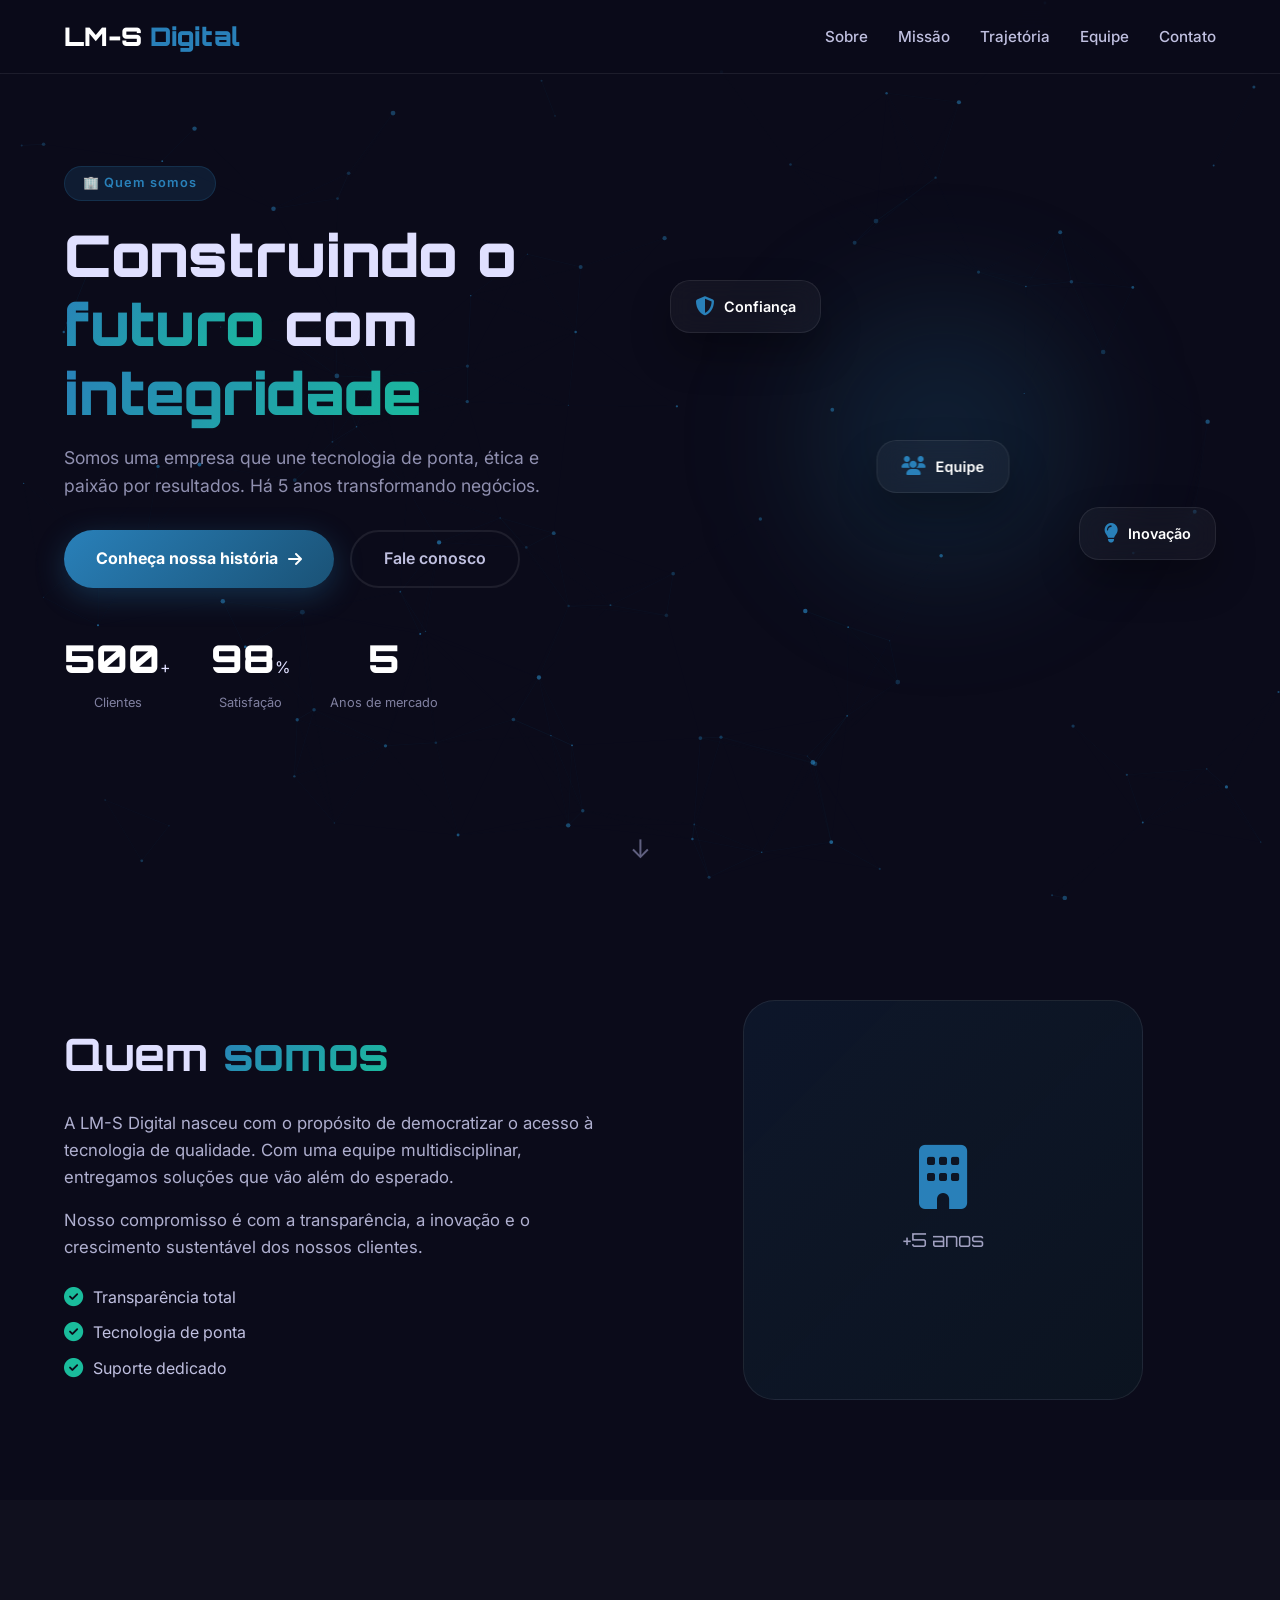
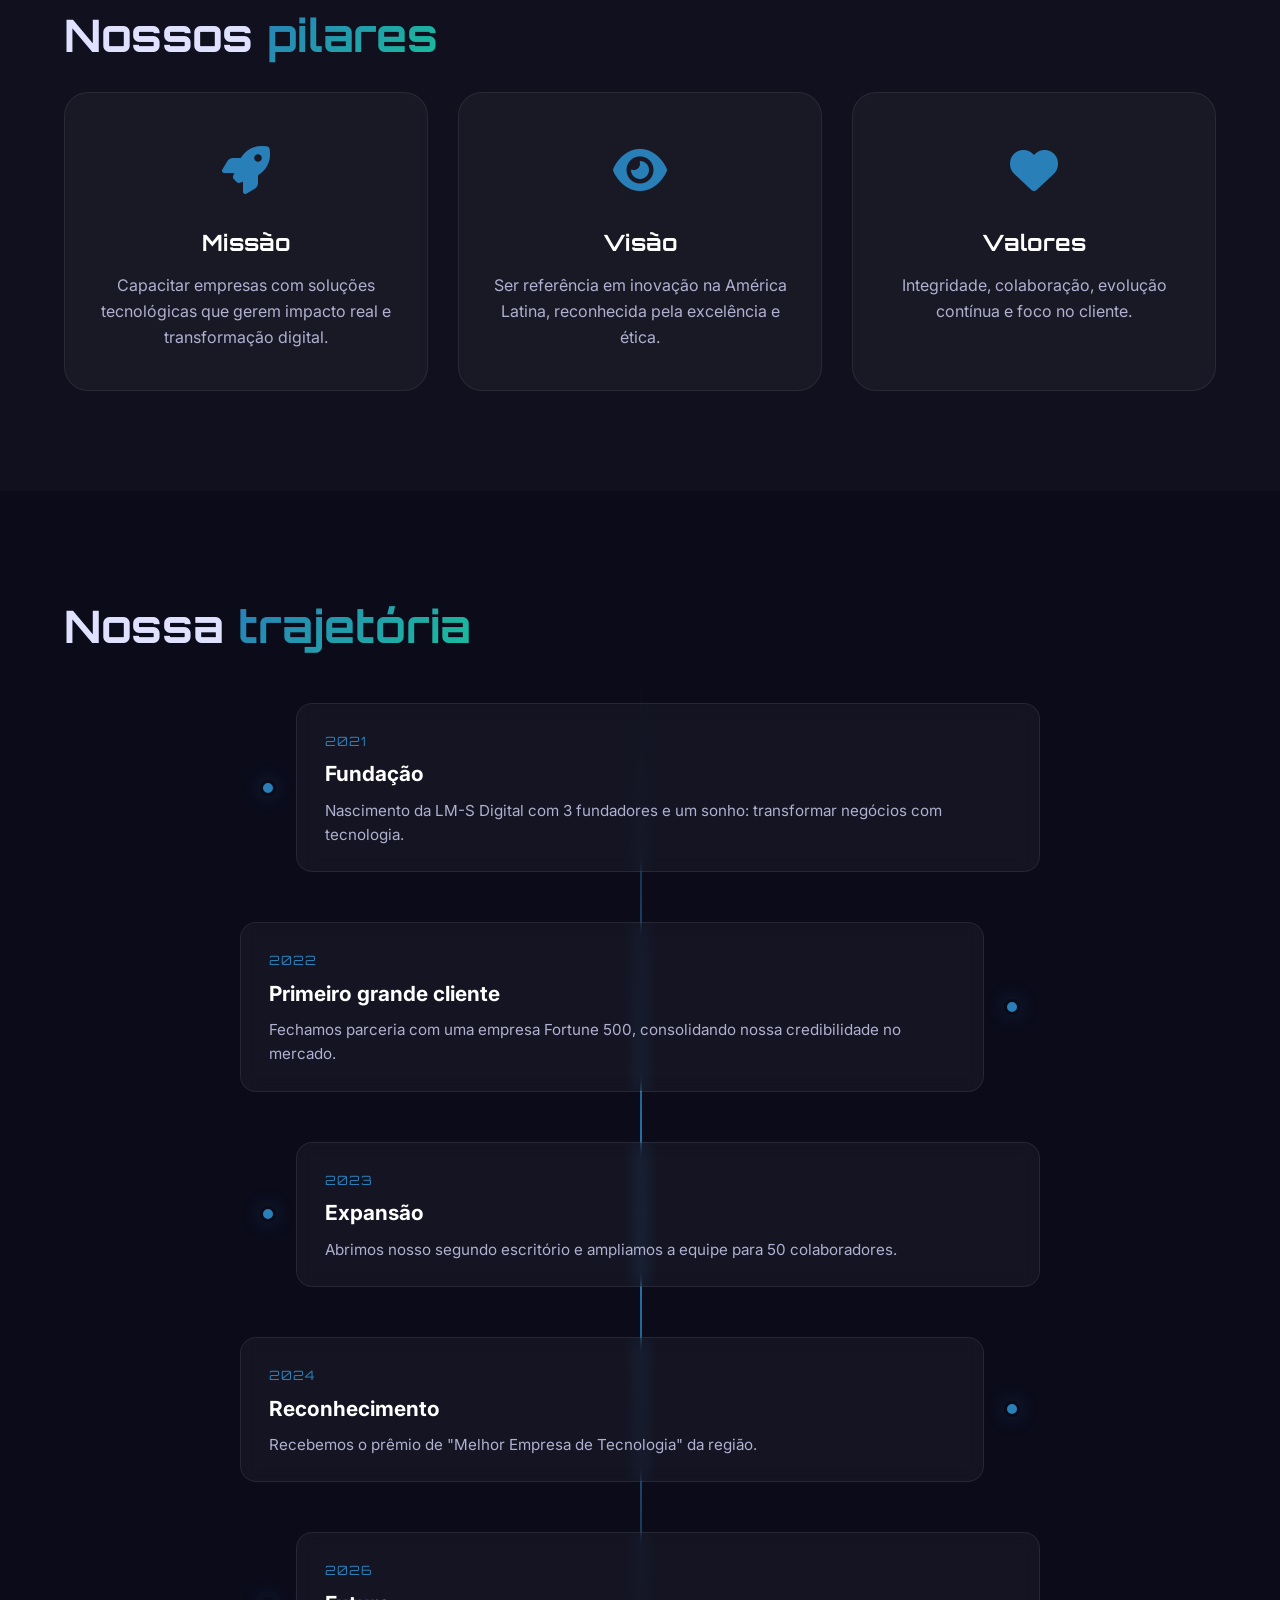
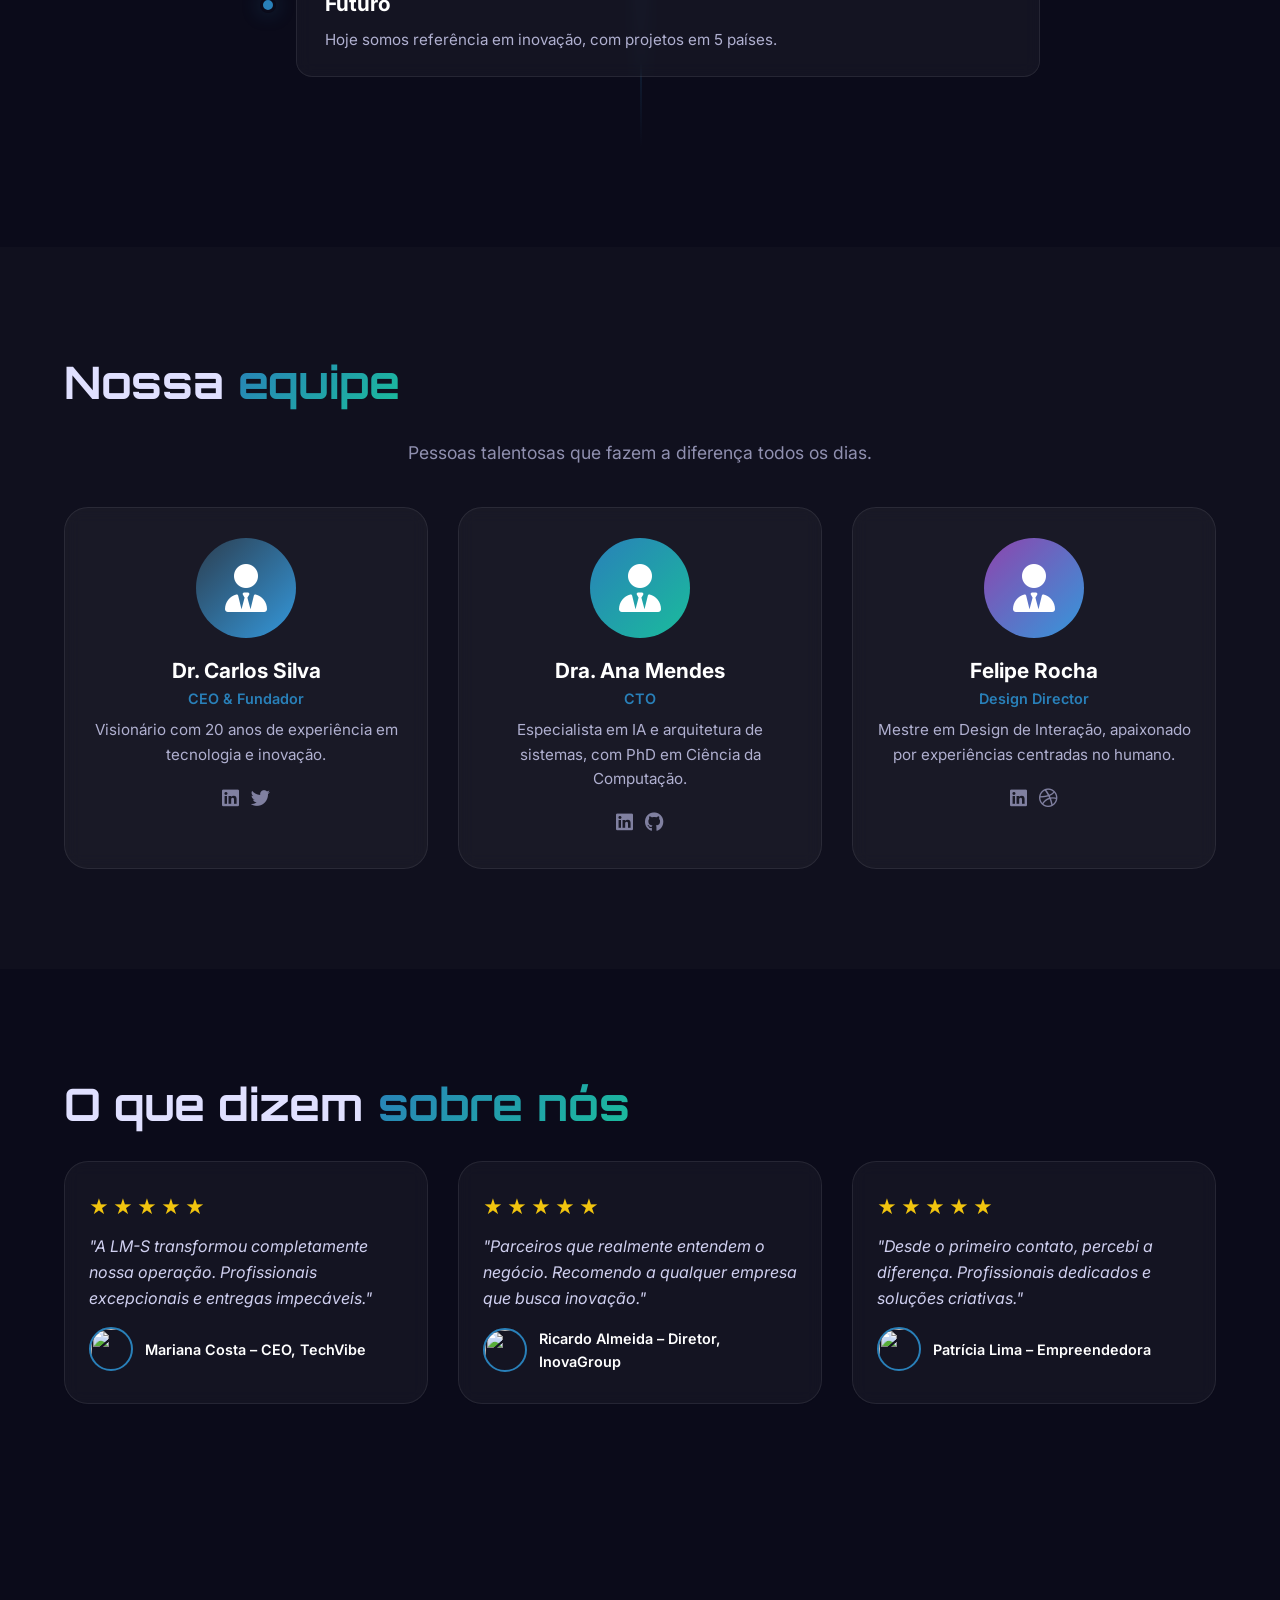
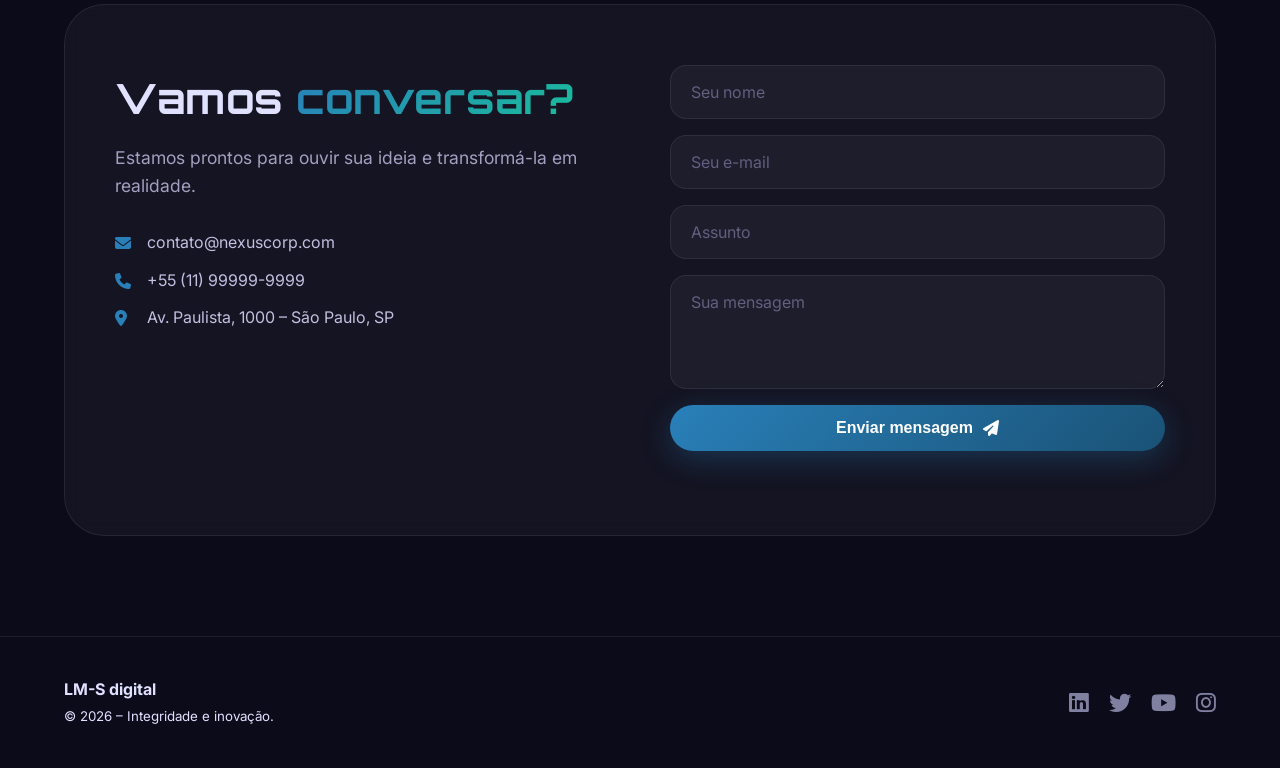
==== pages/institucional/index.html @ a948b9ca "versão 01 completa" ====
<!DOCTYPE html>
<html lang="pt-BR">
<head>
  <meta charset="UTF-8" />
  <meta name="viewport" content="width=device-width, initial-scale=1.0" />
  <title>Institucional | LM-S Digital</title>
  <link rel="stylesheet" href="style.css" />
  <link href="https://fonts.googleapis.com/css2?family=Orbitron:wght@400;700;900&family=Inter:wght@300;400;600;700;800&display=swap" rel="stylesheet" />
  <link rel="stylesheet" href="https://cdnjs.cloudflare.com/ajax/libs/font-awesome/6.5.0/css/all.min.css" />
</head>
<body>

  <!-- NAVBAR -->
  <nav class="navbar" id="navbar">
    <div class="container">
      <a href="../../index.html" class="logo">LM-S <span>Digital</span></a>
      <ul class="nav-links">
        <li><a href="#sobre">Sobre</a></li>
        <li><a href="#missao">Missão</a></li>
        <li><a href="#timeline">Trajetória</a></li>
        <li><a href="#equipe">Equipe</a></li>
        <li><a href="#contato">Contato</a></li>
      </ul>
      <div class="hamburger"><i class="fas fa-bars"></i></div>
    </div>
  </nav>

  <!-- HERO -->
  <section class="hero" id="hero">
    <div id="particles-js"></div>
    <div class="container hero-content">
      <div class="hero-text">
        <span class="badge">🏢 Quem somos</span>
        <h1>Construindo o <span>futuro</span> com <span>integridade</span></h1>
        <p class="hero-desc">Somos uma empresa que une tecnologia de ponta, ética e paixão por resultados. Há 5 anos transformando negócios.</p>
        <div class="hero-buttons">
          <a href="#missao" class="btn-primary">Conheça nossa história <i class="fas fa-arrow-right"></i></a>
          <a href="#contato" class="btn-outline">Fale conosco</a>
        </div>
        <div class="hero-stats">
          <div><span class="counter" data-target="500">0</span>+<br/><small>Clientes</small></div>
          <div><span class="counter" data-target="98">0</span>%<br/><small>Satisfação</small></div>
          <div><span class="counter" data-target="5">0</span><br/><small>Anos de mercado</small></div>
        </div>
      </div>
      <div class="hero-visual">
        <div class="orb"></div>
        <div class="floating-card card1"><i class="fas fa-shield-alt"></i> Confiança</div>
        <div class="floating-card card2"><i class="fas fa-lightbulb"></i> Inovação</div>
        <div class="floating-card card3"><i class="fas fa-users"></i> Equipe</div>
      </div>
    </div>
    <div class="scroll-indicator"><span>↓</span></div>
  </section>

  <!-- SOBRE -->
  <section id="sobre" class="sobre">
    <div class="container">
      <div class="sobre-grid">
        <div class="sobre-texto">
          <h2 class="section-title">Quem <span>somos</span></h2>
          <p>A LM-S Digital nasceu com o propósito de democratizar o acesso à tecnologia de qualidade. Com uma equipe multidisciplinar, entregamos soluções que vão além do esperado.</p>
          <p>Nosso compromisso é com a transparência, a inovação e o crescimento sustentável dos nossos clientes.</p>
          <div class="sobre-diferenciais">
            <div><i class="fas fa-check-circle"></i> Transparência total</div>
            <div><i class="fas fa-check-circle"></i> Tecnologia de ponta</div>
            <div><i class="fas fa-check-circle"></i> Suporte dedicado</div>
          </div>
        </div>
        <div class="sobre-imagem">
          <div class="img-placeholder">
            <i class="fas fa-building"></i>
            <span>+5 anos</span>
          </div>
        </div>
      </div>
    </div>
  </section>

  <!-- MISSÃO, VISÃO, VALORES -->
  <section id="missao" class="missao">
    <div class="container">
      <h2 class="section-title">Nossos <span>pilares</span></h2>
      <div class="missao-grid">
        <div class="missao-card">
          <div class="icon"><i class="fas fa-rocket"></i></div>
          <h3>Missão</h3>
          <p>Capacitar empresas com soluções tecnológicas que gerem impacto real e transformação digital.</p>
        </div>
        <div class="missao-card">
          <div class="icon"><i class="fas fa-eye"></i></div>
          <h3>Visão</h3>
          <p>Ser referência em inovação na América Latina, reconhecida pela excelência e ética.</p>
        </div>
        <div class="missao-card">
          <div class="icon"><i class="fas fa-heart"></i></div>
          <h3>Valores</h3>
          <p>Integridade, colaboração, evolução contínua e foco no cliente.</p>
        </div>
      </div>
    </div>
  </section>

  <!-- TIMELINE -->
  <section id="timeline" class="timeline">
    <div class="container">
      <h2 class="section-title">Nossa <span>trajetória</span></h2>
      <div class="timeline-wrapper">
        <div class="timeline-item" data-anime="left">
          <div class="timeline-dot"></div>
          <div class="timeline-content">
            <span class="timeline-date">2021</span>
            <h3>Fundação</h3>
            <p>Nascimento da LM-S Digital com 3 fundadores e um sonho: transformar negócios com tecnologia.</p>
          </div>
        </div>
        <div class="timeline-item" data-anime="right">
          <div class="timeline-dot"></div>
          <div class="timeline-content">
            <span class="timeline-date">2022</span>
            <h3>Primeiro grande cliente</h3>
            <p>Fechamos parceria com uma empresa Fortune 500, consolidando nossa credibilidade no mercado.</p>
          </div>
        </div>
        <div class="timeline-item" data-anime="left">
          <div class="timeline-dot"></div>
          <div class="timeline-content">
            <span class="timeline-date">2023</span>
            <h3>Expansão</h3>
            <p>Abrimos nosso segundo escritório e ampliamos a equipe para 50 colaboradores.</p>
          </div>
        </div>
        <div class="timeline-item" data-anime="right">
          <div class="timeline-dot"></div>
          <div class="timeline-content">
            <span class="timeline-date">2024</span>
            <h3>Reconhecimento</h3>
            <p>Recebemos o prêmio de "Melhor Empresa de Tecnologia" da região.</p>
          </div>
        </div>
        <div class="timeline-item" data-anime="left">
          <div class="timeline-dot"></div>
          <div class="timeline-content">
            <span class="timeline-date">2026</span>
            <h3>Futuro</h3>
            <p>Hoje somos referência em inovação, com projetos em 5 países.</p>
          </div>
        </div>
      </div>
    </div>
  </section>

  <!-- EQUIPE -->
  <section id="equipe" class="equipe">
    <div class="container">
      <h2 class="section-title">Nossa <span>equipe</span></h2>
      <p class="section-sub">Pessoas talentosas que fazem a diferença todos os dias.</p>
      <div class="equipe-grid">
        <div class="equipe-card">
          <div class="equipe-img" style="background: linear-gradient(135deg, #2c3e50, #3498db);">
            <i class="fas fa-user-tie"></i>
          </div>
          <h3>Dr. Carlos Silva</h3>
          <span>CEO & Fundador</span>
          <p>Visionário com 20 anos de experiência em tecnologia e inovação.</p>
          <div class="equipe-social">
            <a href="#"><i class="fab fa-linkedin"></i></a>
            <a href="#"><i class="fab fa-twitter"></i></a>
          </div>
        </div>
        <div class="equipe-card">
          <div class="equipe-img" style="background: linear-gradient(135deg, #2980b9, #1abc9c);">
            <i class="fas fa-user-tie"></i>
          </div>
          <h3>Dra. Ana Mendes</h3>
          <span>CTO</span>
          <p>Especialista em IA e arquitetura de sistemas, com PhD em Ciência da Computação.</p>
          <div class="equipe-social">
            <a href="#"><i class="fab fa-linkedin"></i></a>
            <a href="#"><i class="fab fa-github"></i></a>
          </div>
        </div>
        <div class="equipe-card">
          <div class="equipe-img" style="background: linear-gradient(135deg, #8e44ad, #3498db);">
            <i class="fas fa-user-tie"></i>
          </div>
          <h3>Felipe Rocha</h3>
          <span>Design Director</span>
          <p>Mestre em Design de Interação, apaixonado por experiências centradas no humano.</p>
          <div class="equipe-social">
            <a href="#"><i class="fab fa-linkedin"></i></a>
            <a href="#"><i class="fab fa-dribbble"></i></a>
          </div>
        </div>
      </div>
    </div>
  </section>

  <!-- DEPOIMENTOS -->
  <section class="depoimentos">
    <div class="container">
      <h2 class="section-title">O que dizem <span>sobre nós</span></h2>
      <div class="depoimentos-grid">
        <div class="depoimento-card">
          <div class="stars">★★★★★</div>
          <p>"A LM-S transformou completamente nossa operação. Profissionais excepcionais e entregas impecáveis."</p>
          <div class="author"><img src="https://i.pravatar.cc/60?img=5" alt=""/> <span>Mariana Costa – CEO, TechVibe</span></div>
        </div>
        <div class="depoimento-card">
          <div class="stars">★★★★★</div>
          <p>"Parceiros que realmente entendem o negócio. Recomendo a qualquer empresa que busca inovação."</p>
          <div class="author"><img src="https://i.pravatar.cc/60?img=7" alt=""/> <span>Ricardo Almeida – Diretor, InovaGroup</span></div>
        </div>
        <div class="depoimento-card">
          <div class="stars">★★★★★</div>
          <p>"Desde o primeiro contato, percebi a diferença. Profissionais dedicados e soluções criativas."</p>
          <div class="author"><img src="https://i.pravatar.cc/60?img=9" alt=""/> <span>Patrícia Lima – Empreendedora</span></div>
        </div>
      </div>
    </div>
  </section>

  <!-- CONTATO -->
  <section id="contato" class="contato">
    <div class="container">
      <div class="contato-wrapper">
        <div class="contato-text">
          <h2>Vamos <span>conversar?</span></h2>
          <p>Estamos prontos para ouvir sua ideia e transformá-la em realidade.</p>
          <div class="contato-info">
            <div><i class="fas fa-envelope"></i> contato@nexuscorp.com</div>
            <div><i class="fas fa-phone"></i> +55 (11) 99999-9999</div>
            <div><i class="fas fa-map-marker-alt"></i> Av. Paulista, 1000 – São Paulo, SP</div>
          </div>
        </div>
        <form id="contatoForm" class="contato-form">
          <input type="text" placeholder="Seu nome" id="nomeContato" required />
          <input type="email" placeholder="Seu e-mail" id="emailContato" required />
          <input type="text" placeholder="Assunto" id="assuntoContato" required />
          <textarea placeholder="Sua mensagem" id="mensagemContato" rows="4" required></textarea>
          <button type="submit" class="btn-primary">Enviar mensagem <i class="fas fa-paper-plane"></i></button>
          <div class="form-message" id="formMessageContato"></div>
        </form>
      </div>
    </div>
  </section>

  <!-- FOOTER -->
  <footer>
    <div class="container">
      <div class="footer-grid">
        <div><strong>LM-S digital</strong><br/><small>© 2026 – Integridade e inovação.</small></div>
        <div>
          <a href="#"><i class="fab fa-linkedin"></i></a>
          <a href="#"><i class="fab fa-twitter"></i></a>
          <a href="#"><i class="fab fa-youtube"></i></a>
          <a href="#"><i class="fab fa-instagram"></i></a>
        </div>
      </div>
    </div>
  </footer>

  <script src="script.js"></script>
</body>
</html>
---- pages/institucional/style.css ----
/* ========== RESET ========== */
* {
  margin: 0;
  padding: 0;
  box-sizing: border-box;
}

:root {
  --primary: #2980b9;
  --primary-dark: #1a5276;
  --secondary: #2c3e50;
  --accent: #1abc9c;
  --dark: #0b0b1a;
  --glass: rgba(255, 255, 255, 0.04);
  --border-glass: rgba(255, 255, 255, 0.08);
  --text: #e0e0ff;
}

html {
  scroll-behavior: smooth;
}

body {
  font-family: 'Inter', sans-serif;
  background: var(--dark);
  color: var(--text);
  line-height: 1.6;
  overflow-x: hidden;
}

.container {
  max-width: 1200px;
  margin: 0 auto;
  padding: 0 24px;
}

section {
  padding: 100px 0;
  position: relative;
}

/* ========== NAVBAR ========== */
.navbar {
  position: fixed;
  top: 0;
  left: 0;
  width: 100%;
  background: rgba(11, 11, 26, 0.7);
  backdrop-filter: blur(16px);
  border-bottom: 1px solid var(--border-glass);
  z-index: 999;
  padding: 16px 0;
  transition: 0.3s;
}

.navbar.scrolled {
  background: rgba(11, 11, 26, 0.95);
  box-shadow: 0 10px 40px rgba(0,0,0,0.5);
}

.navbar .container {
  display: flex;
  justify-content: space-between;
  align-items: center;
}

.logo {
  font-family: 'Orbitron', sans-serif;
  font-size: 1.6rem;
  font-weight: 900;
  color: #fff;
  text-decoration: none;
}

.logo span {
  color: var(--primary);
}

.nav-links {
  list-style: none;
  display: flex;
  align-items: center;
  gap: 30px;
}

.nav-links a {
  color: #c0c0e0;
  text-decoration: none;
  font-weight: 500;
  font-size: 0.95rem;
  transition: 0.3s;
  position: relative;
}

.nav-links a::after {
  content: '';
  position: absolute;
  bottom: -4px;
  left: 0;
  width: 0;
  height: 2px;
  background: var(--primary);
  transition: 0.3s;
}

.nav-links a:hover {
  color: #fff;
}

.nav-links a:hover::after {
  width: 100%;
}

.hamburger {
  display: none;
  font-size: 1.8rem;
  color: #fff;
  cursor: pointer;
}

/* ========== HERO ========== */
.hero {
  min-height: 100vh;
  display: flex;
  align-items: center;
  position: relative;
  overflow: hidden;
  padding-top: 80px;
}

#particles-js {
  position: absolute;
  top: 0;
  left: 0;
  width: 100%;
  height: 100%;
  z-index: 0;
}

.hero-content {
  position: relative;
  z-index: 1;
  display: grid;
  grid-template-columns: 1fr 1fr;
  gap: 60px;
  align-items: center;
}

.hero-text .badge {
  display: inline-block;
  background: rgba(41, 128, 185, 0.15);
  padding: 6px 18px;
  border-radius: 50px;
  font-size: 0.8rem;
  font-weight: 600;
  color: var(--primary);
  border: 1px solid rgba(41, 128, 185, 0.2);
  margin-bottom: 20px;
  letter-spacing: 1px;
}

.hero h1 {
  font-family: 'Orbitron', sans-serif;
  font-size: 3.6rem;
  font-weight: 900;
  line-height: 1.2;
  margin-bottom: 16px;
}

.hero h1 span {
  background: linear-gradient(135deg, var(--primary), var(--accent));
  -webkit-background-clip: text;
  -webkit-text-fill-color: transparent;
}

.hero-desc {
  font-size: 1.1rem;
  color: #9090b0;
  max-width: 500px;
  margin-bottom: 30px;
}

.hero-buttons {
  display: flex;
  gap: 16px;
  flex-wrap: wrap;
  margin-bottom: 40px;
}

.btn-primary {
  display: inline-flex;
  align-items: center;
  gap: 10px;
  background: linear-gradient(135deg, var(--primary), var(--primary-dark));
  padding: 14px 32px;
  border-radius: 50px;
  color: #fff;
  font-weight: 700;
  text-decoration: none;
  transition: 0.3s;
  border: none;
  font-size: 1rem;
  cursor: pointer;
  box-shadow: 0 8px 30px rgba(41, 128, 185, 0.3);
}

.btn-primary:hover {
  transform: translateY(-3px);
  box-shadow: 0 12px 40px rgba(41, 128, 185, 0.5);
}

.btn-outline {
  display: inline-flex;
  align-items: center;
  gap: 8px;
  padding: 14px 32px;
  border-radius: 50px;
  border: 2px solid var(--border-glass);
  color: #c0c0e0;
  text-decoration: none;
  font-weight: 600;
  transition: 0.3s;
}

.btn-outline:hover {
  border-color: var(--primary);
  color: #fff;
  background: rgba(41, 128, 185, 0.05);
}

.hero-stats {
  display: flex;
  gap: 40px;
}

.hero-stats div {
  text-align: center;
}

.hero-stats span {
  font-family: 'Orbitron', sans-serif;
  font-size: 2.4rem;
  font-weight: 900;
  color: #fff;
}

.hero-stats small {
  font-size: 0.8rem;
  color: #8080a0;
  display: block;
  margin-top: 4px;
}

.hero-visual {
  position: relative;
  height: 400px;
  display: flex;
  align-items: center;
  justify-content: center;
}

.orb {
  width: 300px;
  height: 300px;
  border-radius: 50%;
  background: radial-gradient(circle, rgba(41, 128, 185, 0.2), rgba(26, 188, 156, 0.05));
  filter: blur(60px);
  animation: pulseOrb 6s ease-in-out infinite alternate;
}

@keyframes pulseOrb {
  0% { transform: scale(0.8); opacity: 0.6; }
  100% { transform: scale(1.2); opacity: 1; }
}

.floating-card {
  position: absolute;
  background: rgba(255, 255, 255, 0.04);
  backdrop-filter: blur(12px);
  border: 1px solid var(--border-glass);
  padding: 14px 24px;
  border-radius: 20px;
  font-weight: 600;
  font-size: 0.9rem;
  color: #fff;
  display: flex;
  align-items: center;
  gap: 10px;
  animation: float 6s ease-in-out infinite;
  box-shadow: 0 20px 40px rgba(0,0,0,0.3);
}

.floating-card i {
  color: var(--primary);
  font-size: 1.2rem;
}

.card1 { top: 10%; left: 0; animation-delay: 0s; }
.card2 { bottom: 20%; right: 0; animation-delay: 1.5s; }
.card3 { top: 50%; left: 50%; transform: translateX(-50%); animation-delay: 3s; }

@keyframes float {
  0%, 100% { transform: translateY(0px); }
  50% { transform: translateY(-20px); }
}

.scroll-indicator {
  position: absolute;
  bottom: 30px;
  left: 50%;
  transform: translateX(-50%);
  color: #606080;
  font-size: 1.6rem;
  animation: bounceDown 2s infinite;
  z-index: 2;
}

@keyframes bounceDown {
  0%, 100% { transform: translateX(-50%) translateY(0); }
  50% { transform: translateX(-50%) translateY(10px); }
}

/* ========== SOBRE ========== */
.sobre-grid {
  display: grid;
  grid-template-columns: 1fr 1fr;
  gap: 60px;
  align-items: center;
}

.section-title {
  font-family: 'Orbitron', sans-serif;
  font-size: 2.8rem;
  margin-bottom: 20px;
}

.section-title span {
  background: linear-gradient(135deg, var(--primary), var(--accent));
  -webkit-background-clip: text;
  -webkit-text-fill-color: transparent;
}

.sobre-texto p {
  color: #b0b0d0;
  font-size: 1.05rem;
  margin-bottom: 16px;
}

.sobre-diferenciais {
  margin-top: 24px;
  display: flex;
  flex-direction: column;
  gap: 10px;
}

.sobre-diferenciais div {
  display: flex;
  align-items: center;
  gap: 10px;
  color: #c0c0e0;
}

.sobre-diferenciais i {
  color: var(--accent);
  font-size: 1.2rem;
}

.sobre-imagem {
  display: flex;
  justify-content: center;
  align-items: center;
}

.img-placeholder {
  width: 100%;
  max-width: 400px;
  aspect-ratio: 1;
  background: linear-gradient(135deg, rgba(41, 128, 185, 0.1), rgba(26, 188, 156, 0.05));
  border: 1px solid var(--border-glass);
  border-radius: 32px;
  display: flex;
  flex-direction: column;
  align-items: center;
  justify-content: center;
  font-size: 4rem;
  color: var(--primary);
  gap: 16px;
}

.img-placeholder span {
  font-family: 'Orbitron', sans-serif;
  font-size: 1.2rem;
  color: #a0a0c0;
}

/* ========== MISSÃO ========== */
.missao {
  background: rgba(255,255,255,0.02);
}

.missao-grid {
  display: grid;
  grid-template-columns: repeat(auto-fit, minmax(260px, 1fr));
  gap: 30px;
  margin-top: 20px;
}

.missao-card {
  background: var(--glass);
  backdrop-filter: blur(8px);
  border: 1px solid var(--border-glass);
  border-radius: 24px;
  padding: 40px 30px;
  text-align: center;
  transition: 0.4s cubic-bezier(0.175, 0.885, 0.32, 1.275);
}

.missao-card:hover {
  transform: translateY(-10px);
  border-color: var(--primary);
  box-shadow: 0 20px 60px rgba(41, 128, 185, 0.05);
}

.missao-card .icon {
  font-size: 3rem;
  color: var(--primary);
  margin-bottom: 16px;
}

.missao-card h3 {
  font-family: 'Orbitron', sans-serif;
  font-size: 1.4rem;
  color: #fff;
  margin-bottom: 12px;
}

.missao-card p {
  color: #b0b0d0;
}

/* ========== TIMELINE ========== */
.timeline-wrapper {
  position: relative;
  padding: 20px 0;
  max-width: 800px;
  margin: 0 auto;
}

.timeline-wrapper::before {
  content: '';
  position: absolute;
  left: 50%;
  top: 0;
  bottom: 0;
  width: 2px;
  background: linear-gradient(to bottom, transparent, var(--primary), transparent);
}

.timeline-item {
  display: flex;
  align-items: center;
  margin-bottom: 50px;
  opacity: 0;
  transform: translateX(-30px);
  transition: 0.6s ease;
}

.timeline-item.visible {
  opacity: 1;
  transform: translateX(0);
}

.timeline-item[data-anime="right"] {
  transform: translateX(30px);
}

.timeline-item[data-anime="right"].visible {
  transform: translateX(0);
}

.timeline-item:nth-child(odd) {
  flex-direction: row;
}

.timeline-item:nth-child(even) {
  flex-direction: row-reverse;
}

.timeline-dot {
  width: 16px;
  height: 16px;
  border-radius: 50%;
  background: var(--primary);
  border: 3px solid var(--dark);
  box-shadow: 0 0 20px rgba(41, 128, 185, 0.3);
  flex-shrink: 0;
  margin: 0 20px;
  z-index: 2;
}

.timeline-content {
  background: var(--glass);
  backdrop-filter: blur(8px);
  border: 1px solid var(--border-glass);
  border-radius: 16px;
  padding: 24px 28px;
  flex: 1;
  transition: 0.3s;
}

.timeline-content:hover {
  border-color: var(--primary);
}

.timeline-date {
  font-family: 'Orbitron', sans-serif;
  font-size: 0.8rem;
  color: var(--primary);
  letter-spacing: 1px;
}

.timeline-content h3 {
  font-size: 1.3rem;
  color: #fff;
  margin: 4px 0 8px;
}

.timeline-content p {
  color: #b0b0d0;
  font-size: 0.95rem;
}

/* ========== EQUIPE ========== */
.equipe {
  background: rgba(255,255,255,0.02);
}

.section-sub {
  text-align: center;
  color: #9090b0;
  font-size: 1.1rem;
  margin-bottom: 40px;
}

.equipe-grid {
  display: grid;
  grid-template-columns: repeat(auto-fit, minmax(260px, 1fr));
  gap: 30px;
}

.equipe-card {
  background: var(--glass);
  backdrop-filter: blur(8px);
  border: 1px solid var(--border-glass);
  border-radius: 24px;
  padding: 30px 24px;
  text-align: center;
  transition: 0.4s cubic-bezier(0.175, 0.885, 0.32, 1.275);
}

.equipe-card:hover {
  transform: translateY(-8px);
  border-color: var(--primary);
  box-shadow: 0 20px 60px rgba(41, 128, 185, 0.05);
}

.equipe-img {
  width: 100px;
  height: 100px;
  border-radius: 50%;
  margin: 0 auto 16px;
  display: flex;
  align-items: center;
  justify-content: center;
  font-size: 3rem;
  color: #fff;
}

.equipe-card h3 {
  font-size: 1.3rem;
  color: #fff;
}

.equipe-card span {
  display: block;
  color: var(--primary);
  font-weight: 600;
  font-size: 0.9rem;
  margin-bottom: 8px;
}

.equipe-card p {
  color: #b0b0d0;
  font-size: 0.95rem;
  margin-bottom: 16px;
}

.equipe-social {
  display: flex;
  justify-content: center;
  gap: 12px;
}

.equipe-social a {
  color: #8080a0;
  font-size: 1.2rem;
  transition: 0.3s;
}

.equipe-social a:hover {
  color: var(--primary);
}

/* ========== DEPOIMENTOS ========== */
.depoimentos-grid {
  display: grid;
  grid-template-columns: repeat(auto-fit, minmax(280px, 1fr));
  gap: 30px;
}

.depoimento-card {
  background: var(--glass);
  backdrop-filter: blur(8px);
  border: 1px solid var(--border-glass);
  border-radius: 24px;
  padding: 30px 24px;
  transition: 0.3s;
}

.depoimento-card:hover {
  border-color: var(--primary);
}

.depoimento-card .stars {
  color: #f1c40f;
  font-size: 1.2rem;
  letter-spacing: 4px;
  margin-bottom: 12px;
}

.depoimento-card p {
  color: #d0d0f0;
  font-style: italic;
  margin-bottom: 16px;
}

.depoimento-card .author {
  display: flex;
  align-items: center;
  gap: 12px;
}

.depoimento-card .author img {
  width: 44px;
  height: 44px;
  border-radius: 50%;
  object-fit: cover;
  border: 2px solid var(--primary);
}

.depoimento-card .author span {
  font-weight: 600;
  color: #fff;
  font-size: 0.9rem;
}

/* ========== CONTATO ========== */
.contato-wrapper {
  display: grid;
  grid-template-columns: 1fr 1fr;
  gap: 60px;
  background: var(--glass);
  backdrop-filter: blur(8px);
  border: 1px solid var(--border-glass);
  border-radius: 40px;
  padding: 60px 50px;
}

.contato-text h2 {
  font-family: 'Orbitron', sans-serif;
  font-size: 2.6rem;
  margin-bottom: 12px;
}

.contato-text h2 span {
  background: linear-gradient(135deg, var(--primary), var(--accent));
  -webkit-background-clip: text;
  -webkit-text-fill-color: transparent;
}

.contato-text p {
  color: #a0a0c0;
  font-size: 1.1rem;
  margin-bottom: 30px;
}

.contato-info div {
  display: flex;
  align-items: center;
  gap: 12px;
  margin-bottom: 12px;
  color: #c0c0e0;
}

.contato-info i {
  color: var(--primary);
  width: 20px;
}

.contato-form {
  display: flex;
  flex-direction: column;
  gap: 16px;
}

.contato-form input,
.contato-form textarea {
  padding: 16px 20px;
  border-radius: 16px;
  border: 1px solid var(--border-glass);
  background: rgba(255,255,255,0.04);
  color: #fff;
  font-size: 1rem;
  transition: 0.3s;
  font-family: 'Inter', sans-serif;
}

.contato-form input:focus,
.contato-form textarea:focus {
  outline: none;
  border-color: var(--primary);
  box-shadow: 0 0 20px rgba(41, 128, 185, 0.1);
}

.contato-form input::placeholder,
.contato-form textarea::placeholder {
  color: #606080;
}

.contato-form .btn-primary {
  width: 100%;
  justify-content: center;
}

.form-message {
  font-size: 0.9rem;
  text-align: center;
  margin-top: 8px;
}

.form-message.success {
  color: var(--accent);
}

.form-message.error {
  color: #e74c3c;
}

/* ========== FOOTER ========== */
footer {
  padding: 40px 0;
  border-top: 1px solid var(--border-glass);
}

.footer-grid {
  display: flex;
  justify-content: space-between;
  align-items: center;
  flex-wrap: wrap;
  gap: 20px;
}

.footer-grid a {
  color: #8080a0;
  font-size: 1.4rem;
  margin-left: 16px;
  transition: 0.3s;
}

.footer-grid a:hover {
  color: var(--primary);
}

/* ========== RESPONSIVO ========== */
@media (max-width: 992px) {
  .hero-content {
    grid-template-columns: 1fr;
    text-align: center;
  }
  .hero-desc {
    max-width: 100%;
  }
  .hero-buttons {
    justify-content: center;
  }
  .hero-stats {
    justify-content: center;
  }
  .hero-visual {
    height: 250px;
  }
  .orb {
    width: 200px;
    height: 200px;
  }
  .floating-card {
    font-size: 0.8rem;
    padding: 10px 16px;
  }
  .sobre-grid {
    grid-template-columns: 1fr;
    text-align: center;
  }
  .sobre-diferenciais {
    align-items: center;
  }
  .contato-wrapper {
    grid-template-columns: 1fr;
    padding: 40px 30px;
  }
  .section-title {
    font-size: 2.2rem;
  }
  .hero h1 {
    font-size: 2.8rem;
  }
  .timeline-item,
  .timeline-item:nth-child(even) {
    flex-direction: column;
    align-items: flex-start;
    padding-left: 30px;
  }
  .timeline-wrapper::before {
    left: 16px;
  }
  .timeline-dot {
    margin: 0 0 10px 0;
  }
}

@media (max-width: 768px) {
  .nav-links {
    display: none;
    flex-direction: column;
    background: rgba(11,11,26,0.98);
    backdrop-filter: blur(16px);
    position: absolute;
    top: 70px;
    left: 0;
    width: 100%;
    padding: 30px 20px;
    gap: 20px;
    border-bottom: 1px solid var(--border-glass);
  }
  .nav-links.open {
    display: flex;
  }
  .hamburger {
    display: block;
  }
  .hero h1 {
    font-size: 2.2rem;
  }
  .hero-stats {
    gap: 20px;
    flex-wrap: wrap;
  }
  .hero-stats span {
    font-size: 1.8rem;
  }
  .equipe-grid {
    grid-template-columns: 1fr;
  }
  .contato-wrapper {
    padding: 30px 20px;
  }
  .missao-grid {
    grid-template-columns: 1fr;
  }
}
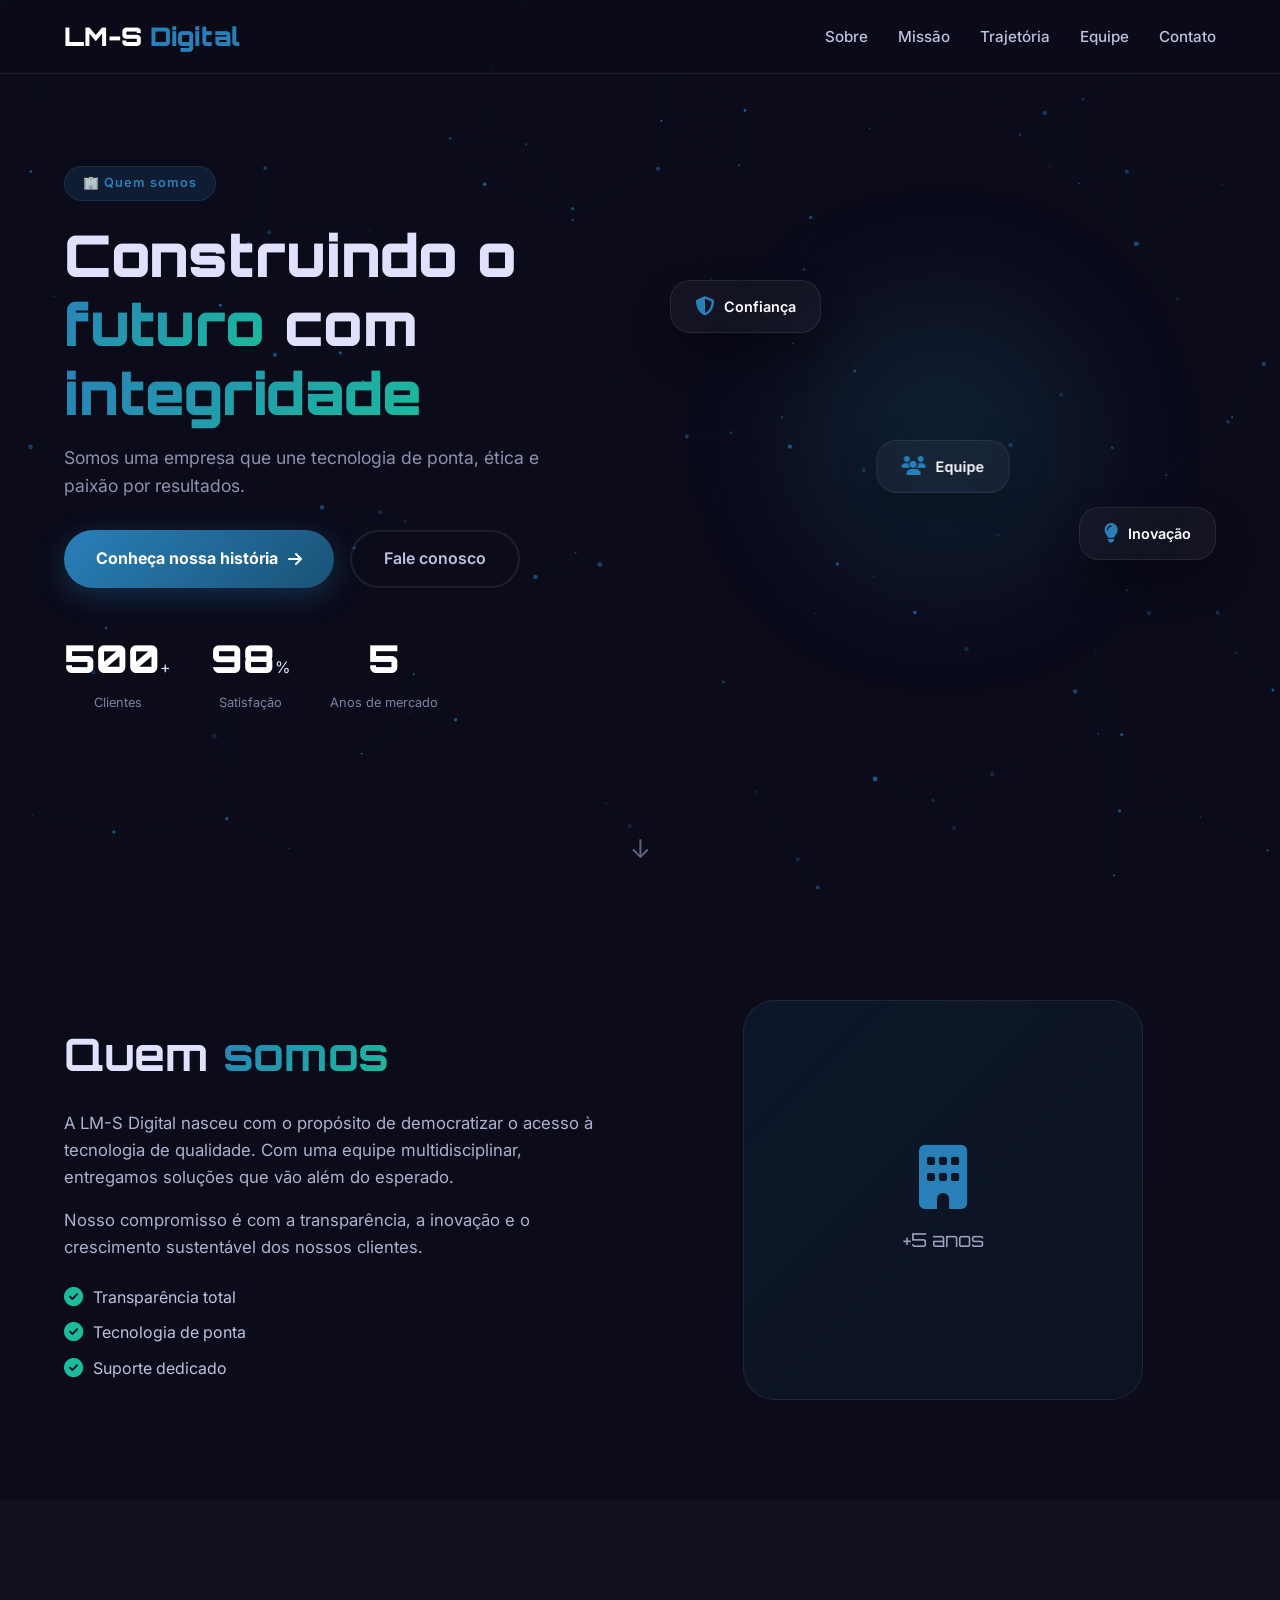
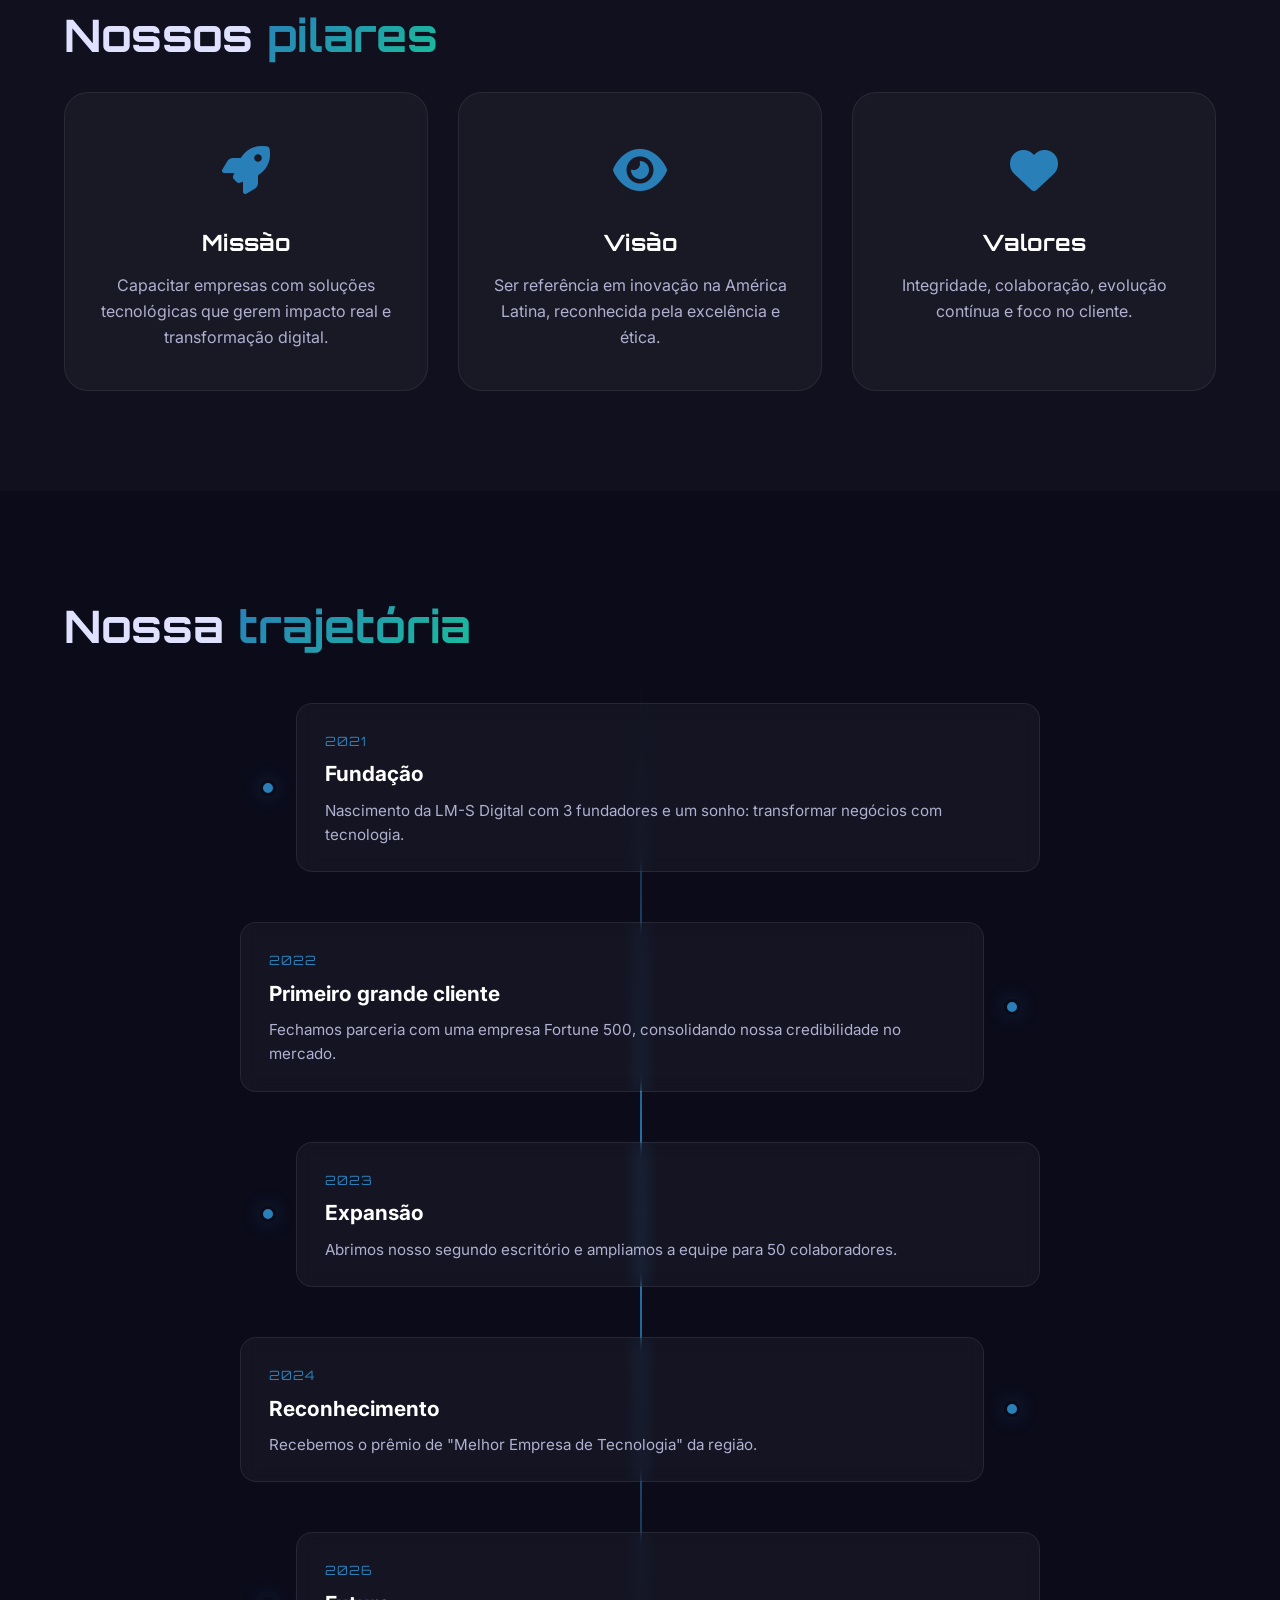
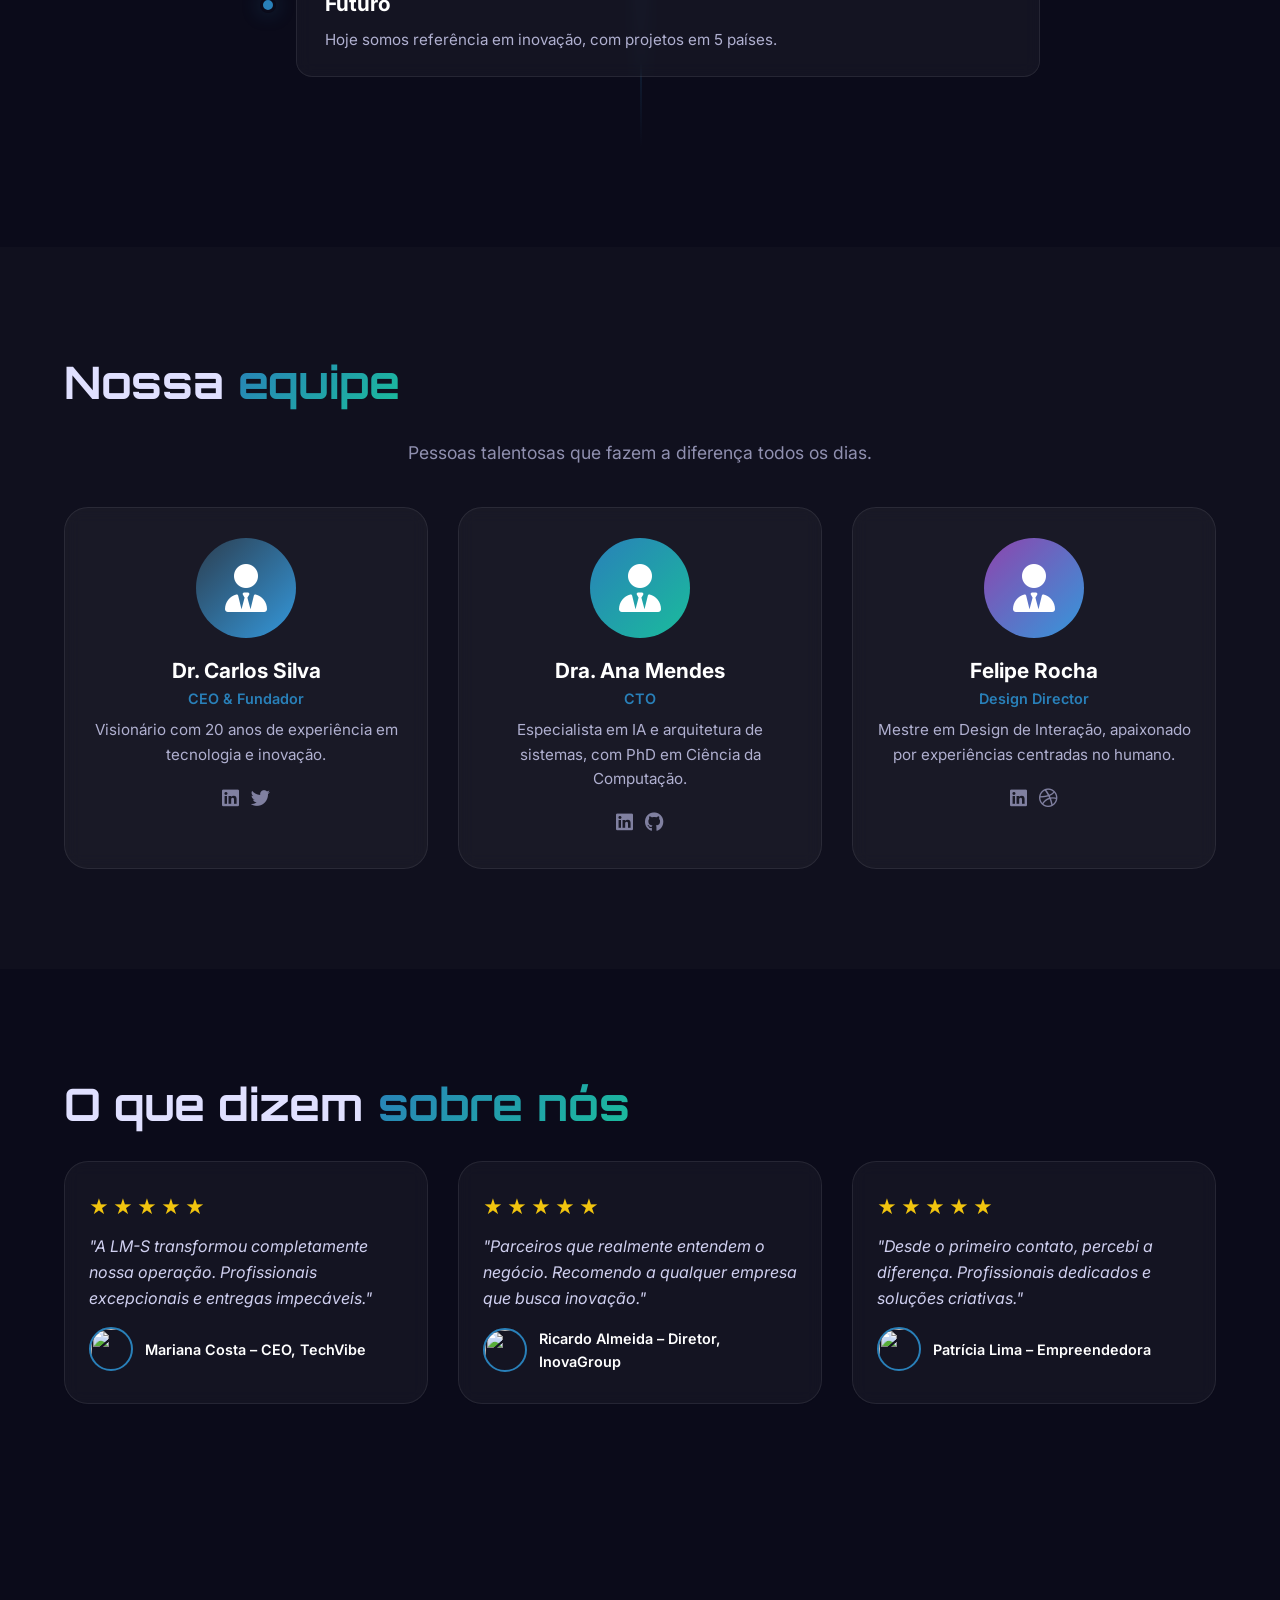
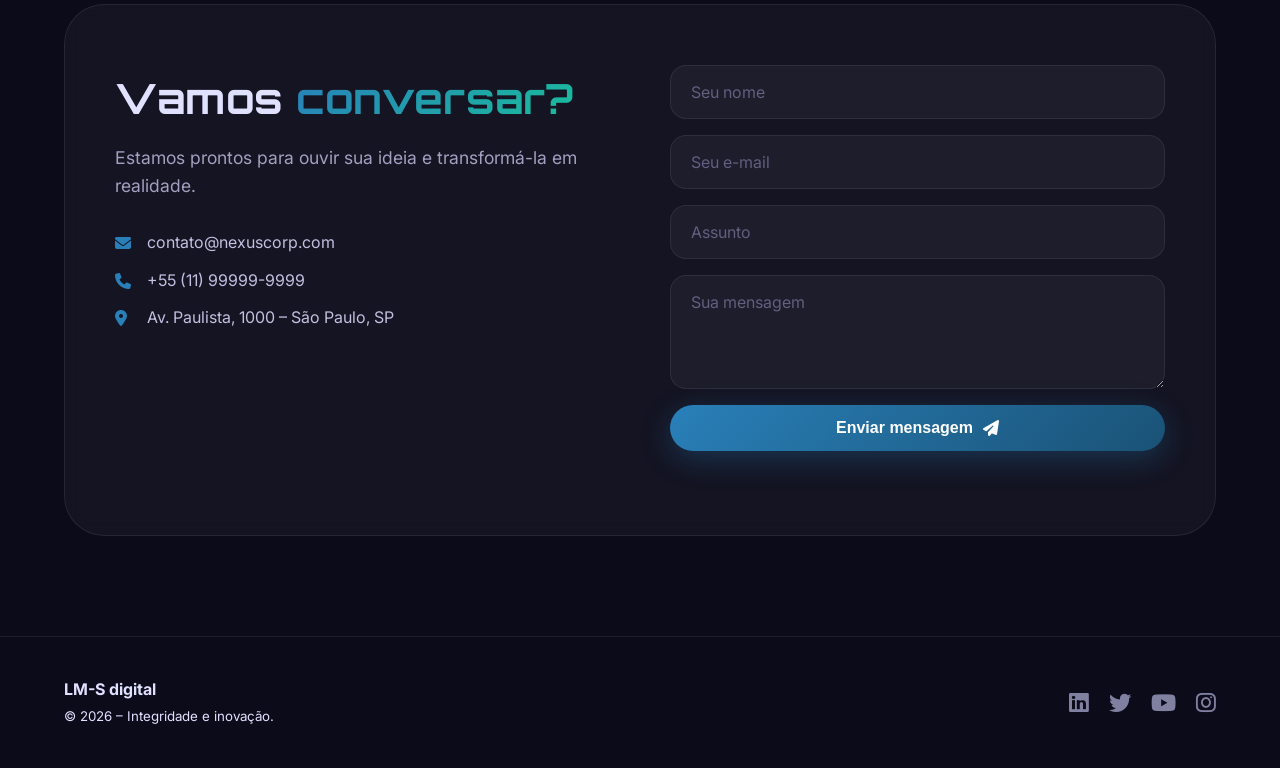
==== commit c72d31ca: "Mudança de estilo de pagina principal, e alterações na pagina institucional" ====
--- a/pages/institucional/index.html
+++ b/pages/institucional/index.html
@@ -32,7 +32,7 @@
       <div class="hero-text">
         <span class="badge">🏢 Quem somos</span>
         <h1>Construindo o <span>futuro</span> com <span>integridade</span></h1>
-        <p class="hero-desc">Somos uma empresa que une tecnologia de ponta, ética e paixão por resultados. Há 5 anos transformando negócios.</p>
+        <p class="hero-desc">Somos uma empresa que une tecnologia de ponta, ética e paixão por resultados.</p>
         <div class="hero-buttons">
           <a href="#missao" class="btn-primary">Conheça nossa história <i class="fas fa-arrow-right"></i></a>
           <a href="#contato" class="btn-outline">Fale conosco</a>
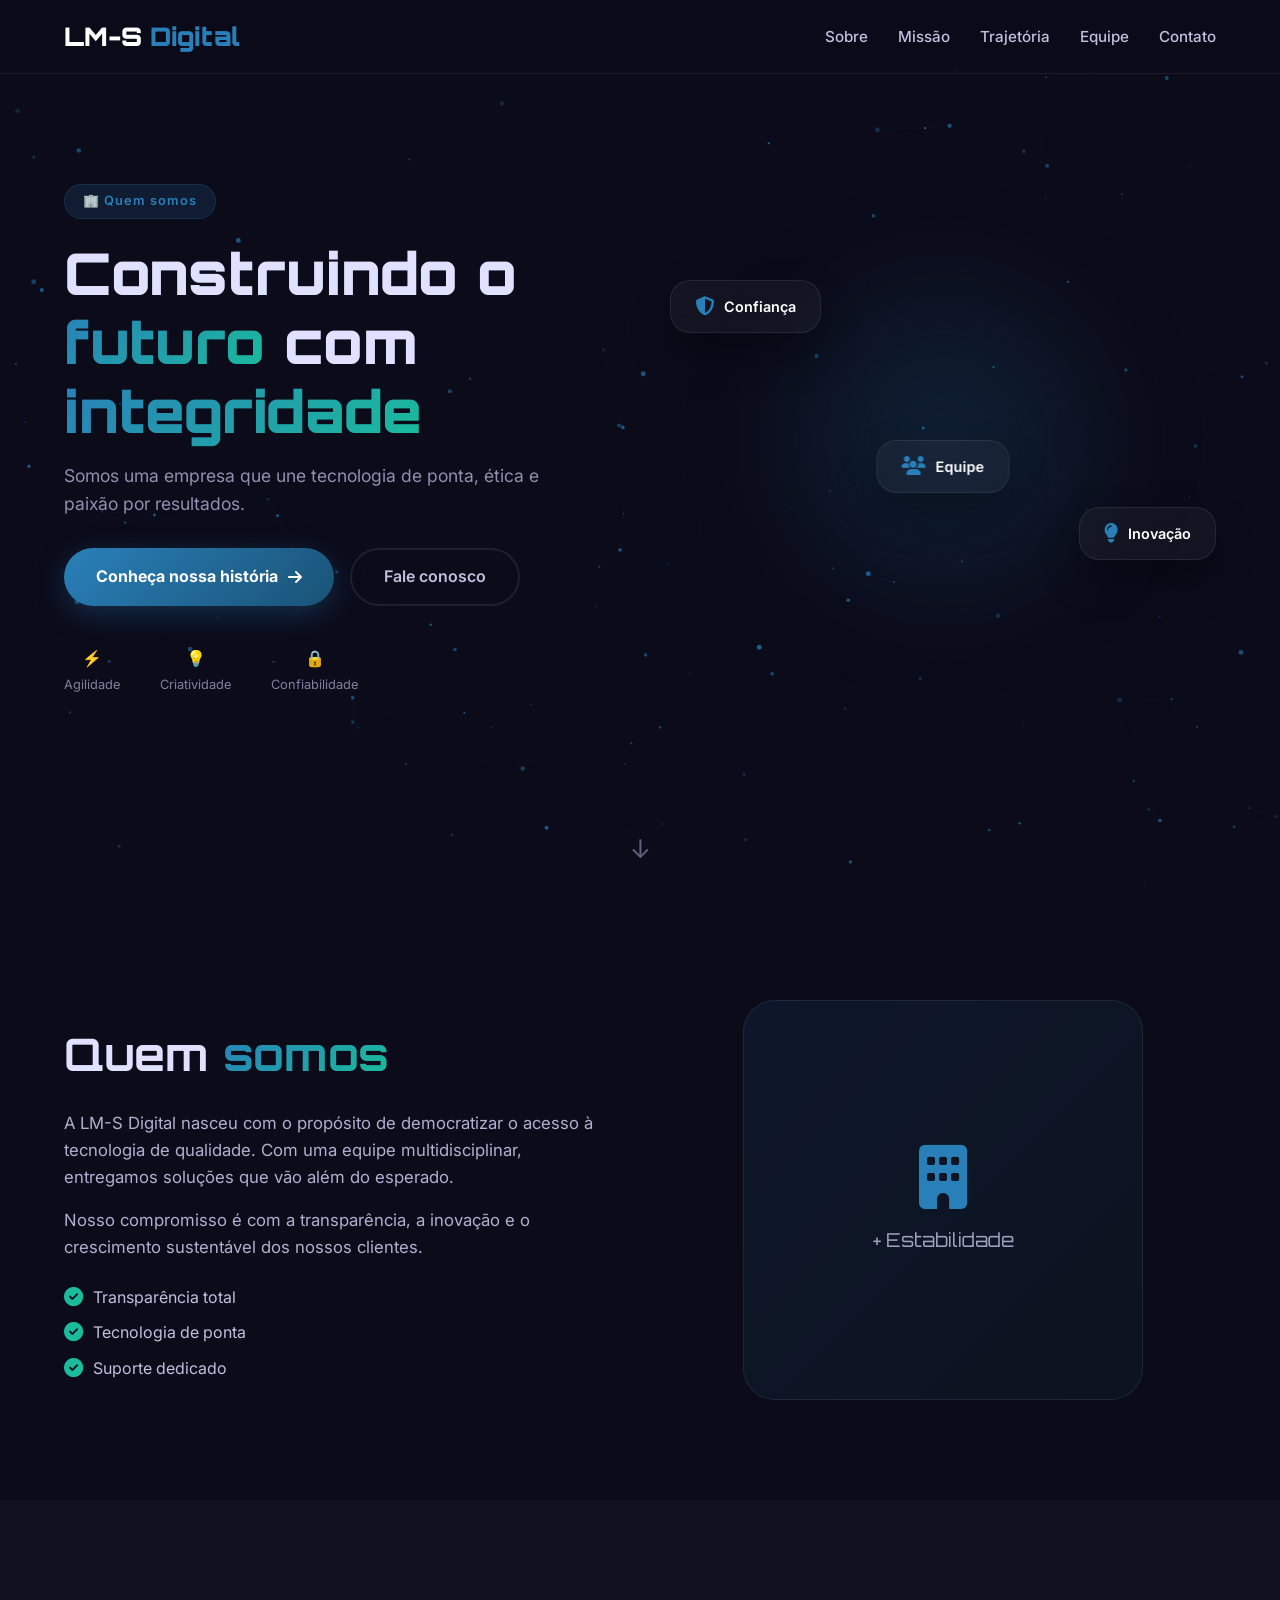
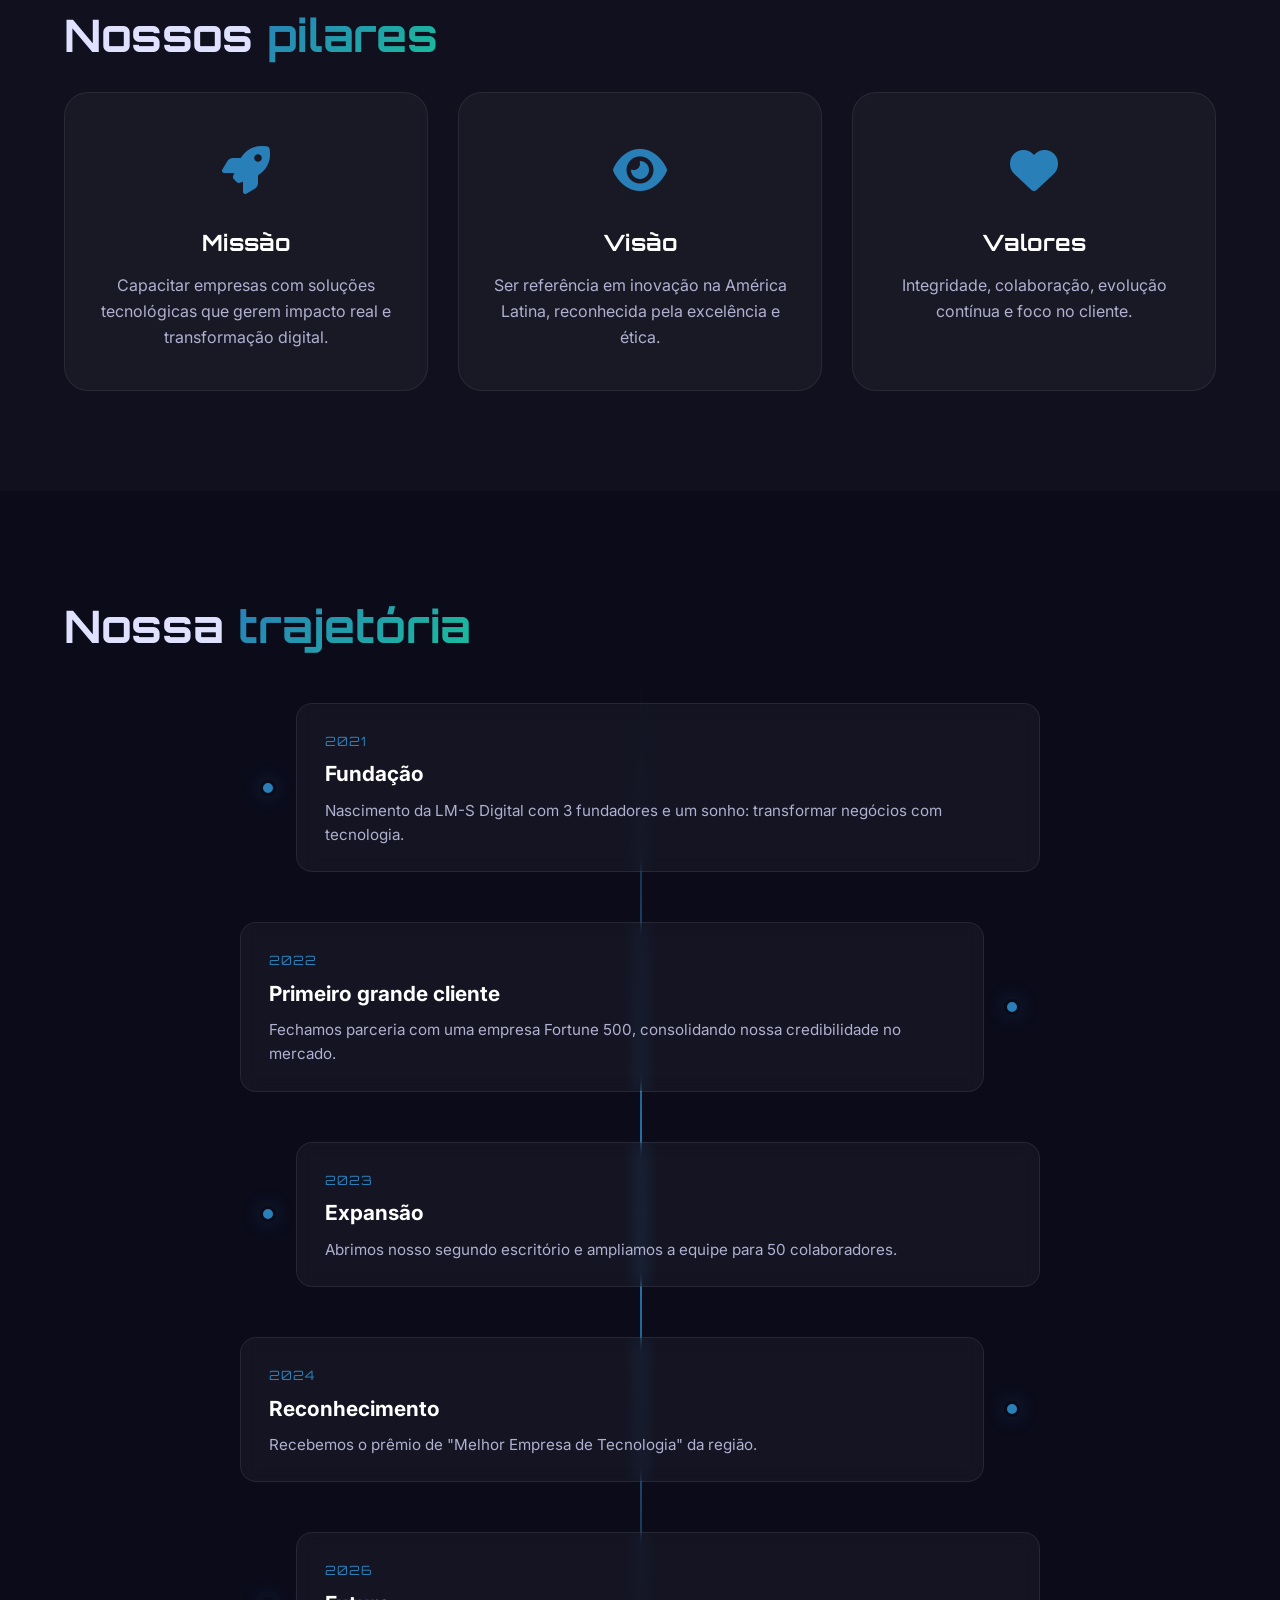
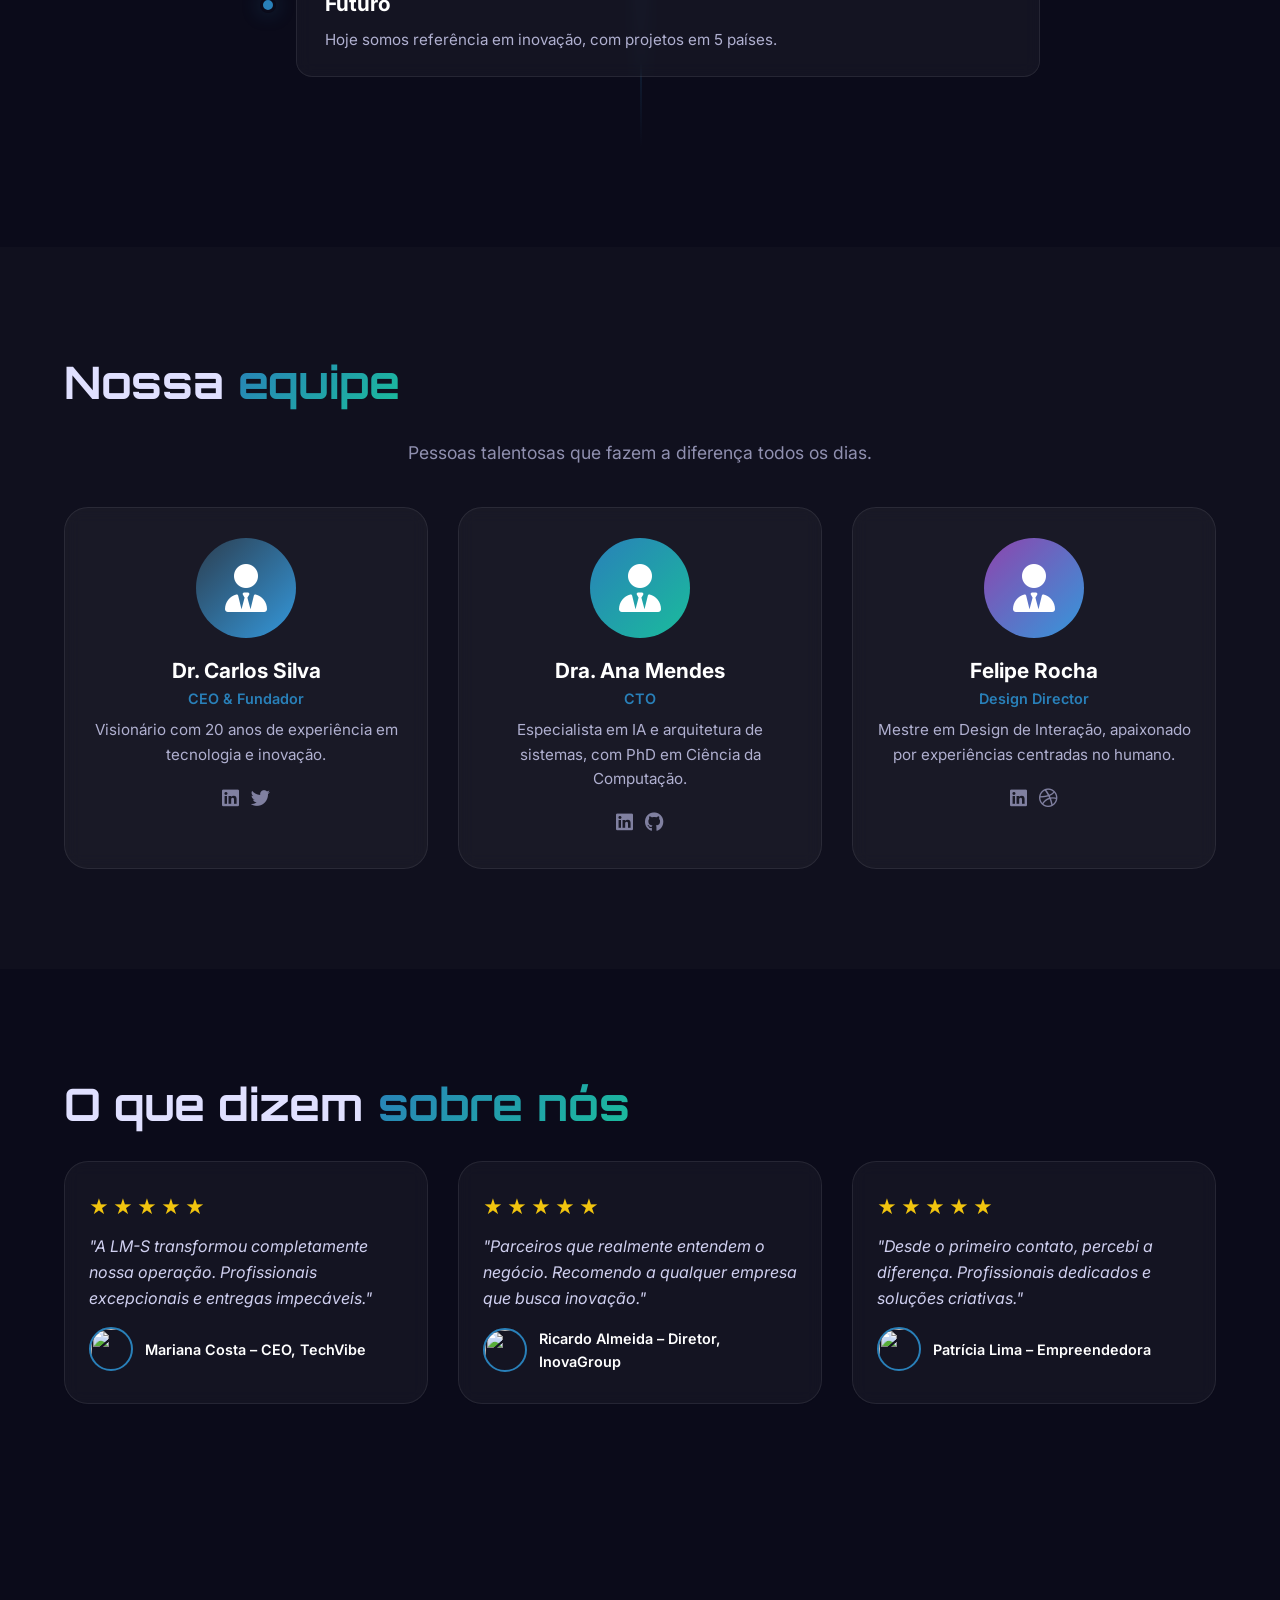
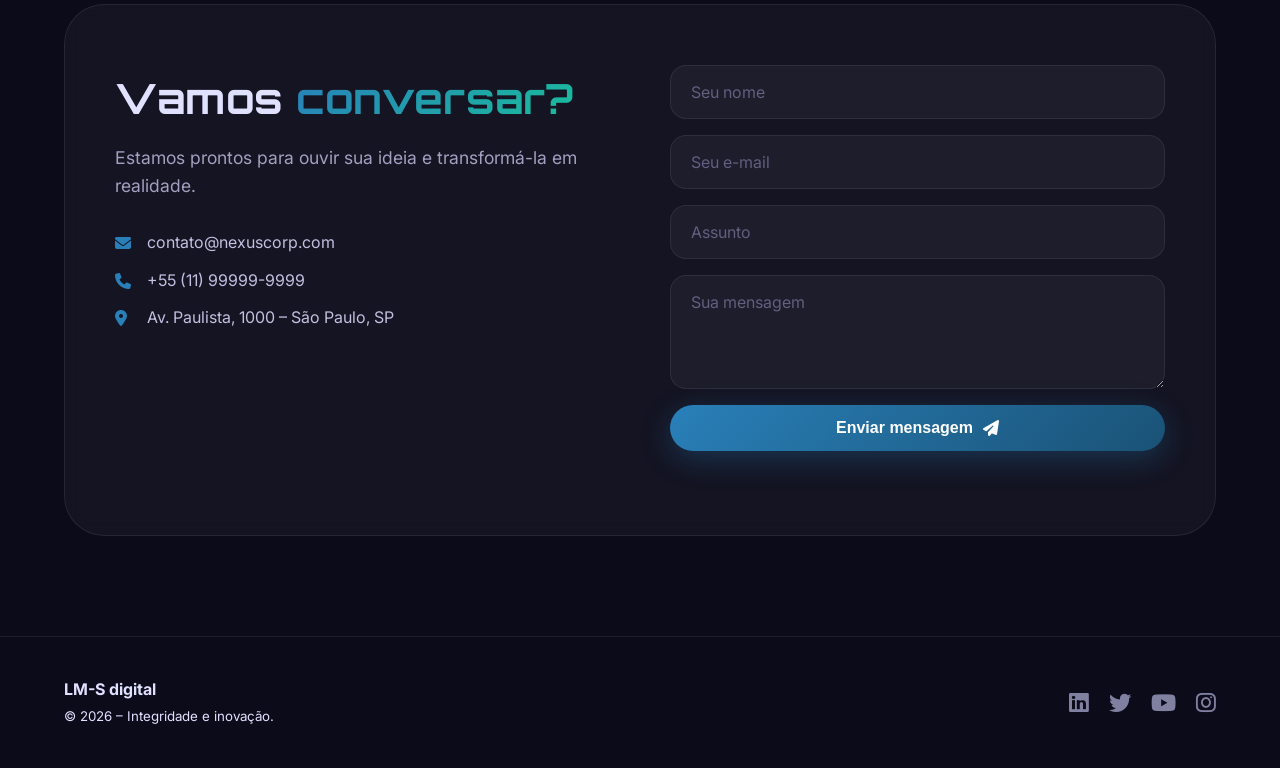
==== commit 54537261: "Alterações na pagina principal e seus relacionados pra estilo" ====
--- a/pages/institucional/index.html
+++ b/pages/institucional/index.html
@@ -38,9 +38,9 @@
           <a href="#contato" class="btn-outline">Fale conosco</a>
         </div>
         <div class="hero-stats">
-          <div><span class="counter" data-target="500">0</span>+<br/><small>Clientes</small></div>
-          <div><span class="counter" data-target="98">0</span>%<br/><small>Satisfação</small></div>
-          <div><span class="counter" data-target="5">0</span><br/><small>Anos de mercado</small></div>
+          <div>⚡<br/><small>Agilidade</small></div>
+          <div>💡<br/><small>Criatividade</small></div>
+          <div>🔒<br/><small>Confiabilidade</small></div>
         </div>
       </div>
       <div class="hero-visual">
@@ -70,7 +70,7 @@
         <div class="sobre-imagem">
           <div class="img-placeholder">
             <i class="fas fa-building"></i>
-            <span>+5 anos</span>
+            <span>+ Estabilidade</span>
           </div>
         </div>
       </div>
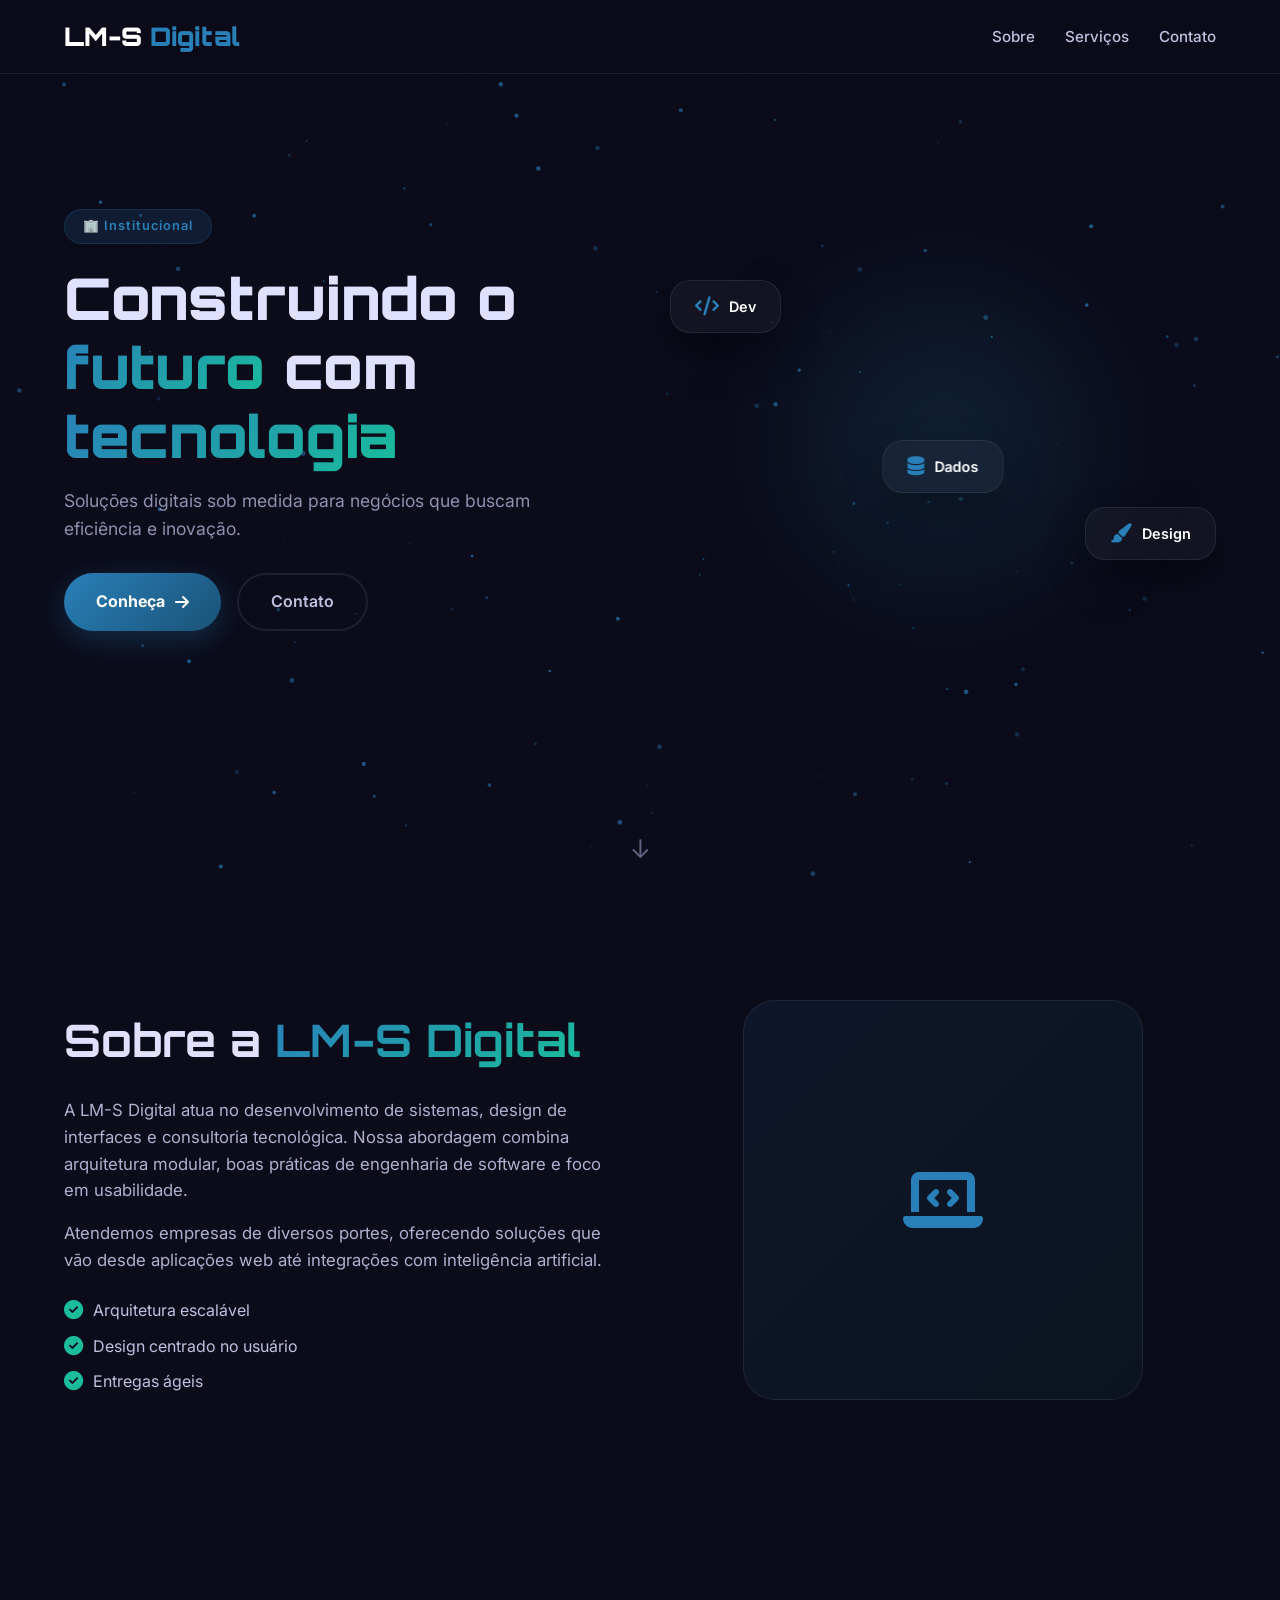
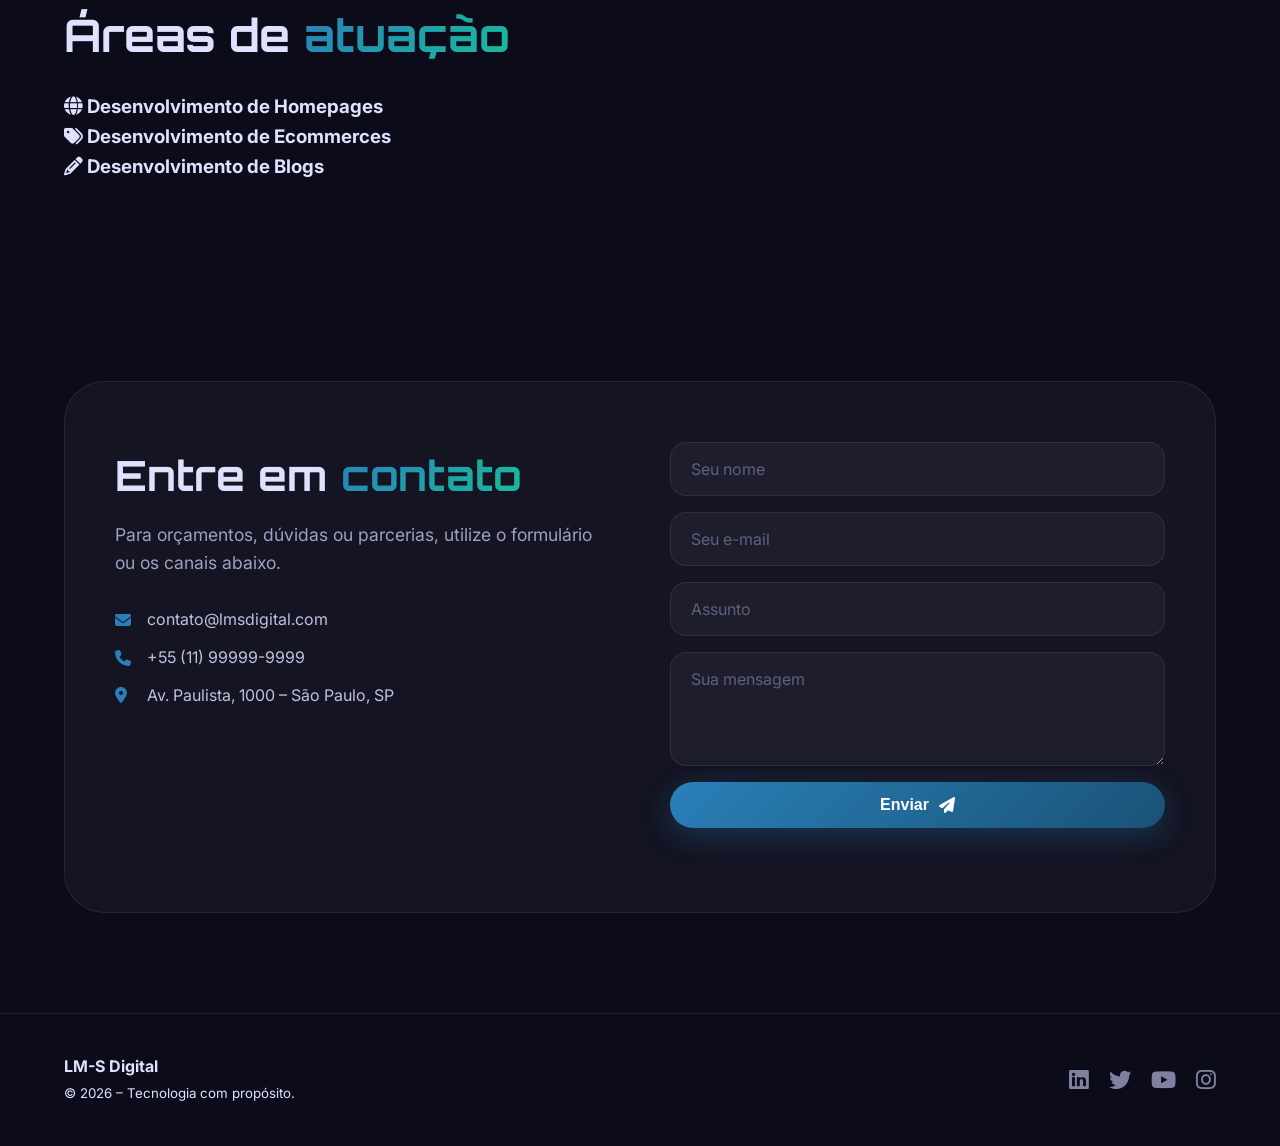
==== commit 2192e0e4: "Alguns ajustes" ====
--- a/pages/institucional/index.html
+++ b/pages/institucional/index.html
@@ -16,9 +16,7 @@
       <a href="../../index.html" class="logo">LM-S <span>Digital</span></a>
       <ul class="nav-links">
         <li><a href="#sobre">Sobre</a></li>
-        <li><a href="#missao">Missão</a></li>
-        <li><a href="#timeline">Trajetória</a></li>
-        <li><a href="#equipe">Equipe</a></li>
+        <li><a href="#servicos">Serviços</a></li>
         <li><a href="#contato">Contato</a></li>
       </ul>
       <div class="hamburger"><i class="fas fa-bars"></i></div>
@@ -30,24 +28,19 @@
     <div id="particles-js"></div>
     <div class="container hero-content">
       <div class="hero-text">
-        <span class="badge">🏢 Quem somos</span>
-        <h1>Construindo o <span>futuro</span> com <span>integridade</span></h1>
-        <p class="hero-desc">Somos uma empresa que une tecnologia de ponta, ética e paixão por resultados.</p>
+        <span class="badge">🏢 Institucional</span>
+        <h1>Construindo o <span>futuro</span> com <span>tecnologia</span></h1>
+        <p class="hero-desc">Soluções digitais sob medida para negócios que buscam eficiência e inovação.</p>
         <div class="hero-buttons">
-          <a href="#missao" class="btn-primary">Conheça nossa história <i class="fas fa-arrow-right"></i></a>
-          <a href="#contato" class="btn-outline">Fale conosco</a>
-        </div>
-        <div class="hero-stats">
-          <div>⚡<br/><small>Agilidade</small></div>
-          <div>💡<br/><small>Criatividade</small></div>
-          <div>🔒<br/><small>Confiabilidade</small></div>
+          <a href="#sobre" class="btn-primary">Conheça <i class="fas fa-arrow-right"></i></a>
+          <a href="#contato" class="btn-outline">Contato</a>
         </div>
       </div>
       <div class="hero-visual">
         <div class="orb"></div>
-        <div class="floating-card card1"><i class="fas fa-shield-alt"></i> Confiança</div>
-        <div class="floating-card card2"><i class="fas fa-lightbulb"></i> Inovação</div>
-        <div class="floating-card card3"><i class="fas fa-users"></i> Equipe</div>
+        <div class="floating-card card1"><i class="fas fa-code"></i> Dev</div>
+        <div class="floating-card card2"><i class="fas fa-paint-brush"></i> Design</div>
+        <div class="floating-card card3"><i class="fas fa-database"></i> Dados</div>
       </div>
     </div>
     <div class="scroll-indicator"><span>↓</span></div>
@@ -58,163 +51,37 @@
     <div class="container">
       <div class="sobre-grid">
         <div class="sobre-texto">
-          <h2 class="section-title">Quem <span>somos</span></h2>
-          <p>A LM-S Digital nasceu com o propósito de democratizar o acesso à tecnologia de qualidade. Com uma equipe multidisciplinar, entregamos soluções que vão além do esperado.</p>
-          <p>Nosso compromisso é com a transparência, a inovação e o crescimento sustentável dos nossos clientes.</p>
+          <h2 class="section-title">Sobre a <span>LM-S Digital</span></h2>
+          <p>A LM-S Digital atua no desenvolvimento de sistemas, design de interfaces e consultoria tecnológica. Nossa abordagem combina arquitetura modular, boas práticas de engenharia de software e foco em usabilidade.</p>
+          <p>Atendemos empresas de diversos portes, oferecendo soluções que vão desde aplicações web até integrações com inteligência artificial.</p>
           <div class="sobre-diferenciais">
-            <div><i class="fas fa-check-circle"></i> Transparência total</div>
-            <div><i class="fas fa-check-circle"></i> Tecnologia de ponta</div>
-            <div><i class="fas fa-check-circle"></i> Suporte dedicado</div>
+            <div><i class="fas fa-check-circle"></i> Arquitetura escalável</div>
+            <div><i class="fas fa-check-circle"></i> Design centrado no usuário</div>
+            <div><i class="fas fa-check-circle"></i> Entregas ágeis</div>
           </div>
         </div>
         <div class="sobre-imagem">
           <div class="img-placeholder">
-            <i class="fas fa-building"></i>
-            <span>+ Estabilidade</span>
+            <i class="fas fa-laptop-code"></i>
           </div>
         </div>
       </div>
     </div>
   </section>
 
-  <!-- MISSÃO, VISÃO, VALORES -->
-  <section id="missao" class="missao">
+  <!-- SERVIÇOS (genérico) -->
+  <section id="servicos" class="servicos">
     <div class="container">
-      <h2 class="section-title">Nossos <span>pilares</span></h2>
-      <div class="missao-grid">
-        <div class="missao-card">
-          <div class="icon"><i class="fas fa-rocket"></i></div>
-          <h3>Missão</h3>
-          <p>Capacitar empresas com soluções tecnológicas que gerem impacto real e transformação digital.</p>
+      <h2 class="section-title">Áreas de <span>atuação</span></h2>
+      <div class="servicos-grid">
+        <div class="servico-item">
+          <h3><i class="fas fa-globe"></i> Desenvolvimento de Homepages</h3>
         </div>
-        <div class="missao-card">
-          <div class="icon"><i class="fas fa-eye"></i></div>
-          <h3>Visão</h3>
-          <p>Ser referência em inovação na América Latina, reconhecida pela excelência e ética.</p>
+        <div class="servico-item">
+          <h3><i class="fas fa-tags"></i> Desenvolvimento de Ecommerces</h3>
         </div>
-        <div class="missao-card">
-          <div class="icon"><i class="fas fa-heart"></i></div>
-          <h3>Valores</h3>
-          <p>Integridade, colaboração, evolução contínua e foco no cliente.</p>
-        </div>
-      </div>
-    </div>
-  </section>
-
-  <!-- TIMELINE -->
-  <section id="timeline" class="timeline">
-    <div class="container">
-      <h2 class="section-title">Nossa <span>trajetória</span></h2>
-      <div class="timeline-wrapper">
-        <div class="timeline-item" data-anime="left">
-          <div class="timeline-dot"></div>
-          <div class="timeline-content">
-            <span class="timeline-date">2021</span>
-            <h3>Fundação</h3>
-            <p>Nascimento da LM-S Digital com 3 fundadores e um sonho: transformar negócios com tecnologia.</p>
-          </div>
-        </div>
-        <div class="timeline-item" data-anime="right">
-          <div class="timeline-dot"></div>
-          <div class="timeline-content">
-            <span class="timeline-date">2022</span>
-            <h3>Primeiro grande cliente</h3>
-            <p>Fechamos parceria com uma empresa Fortune 500, consolidando nossa credibilidade no mercado.</p>
-          </div>
-        </div>
-        <div class="timeline-item" data-anime="left">
-          <div class="timeline-dot"></div>
-          <div class="timeline-content">
-            <span class="timeline-date">2023</span>
-            <h3>Expansão</h3>
-            <p>Abrimos nosso segundo escritório e ampliamos a equipe para 50 colaboradores.</p>
-          </div>
-        </div>
-        <div class="timeline-item" data-anime="right">
-          <div class="timeline-dot"></div>
-          <div class="timeline-content">
-            <span class="timeline-date">2024</span>
-            <h3>Reconhecimento</h3>
-            <p>Recebemos o prêmio de "Melhor Empresa de Tecnologia" da região.</p>
-          </div>
-        </div>
-        <div class="timeline-item" data-anime="left">
-          <div class="timeline-dot"></div>
-          <div class="timeline-content">
-            <span class="timeline-date">2026</span>
-            <h3>Futuro</h3>
-            <p>Hoje somos referência em inovação, com projetos em 5 países.</p>
-          </div>
-        </div>
-      </div>
-    </div>
-  </section>
-
-  <!-- EQUIPE -->
-  <section id="equipe" class="equipe">
-    <div class="container">
-      <h2 class="section-title">Nossa <span>equipe</span></h2>
-      <p class="section-sub">Pessoas talentosas que fazem a diferença todos os dias.</p>
-      <div class="equipe-grid">
-        <div class="equipe-card">
-          <div class="equipe-img" style="background: linear-gradient(135deg, #2c3e50, #3498db);">
-            <i class="fas fa-user-tie"></i>
-          </div>
-          <h3>Dr. Carlos Silva</h3>
-          <span>CEO & Fundador</span>
-          <p>Visionário com 20 anos de experiência em tecnologia e inovação.</p>
-          <div class="equipe-social">
-            <a href="#"><i class="fab fa-linkedin"></i></a>
-            <a href="#"><i class="fab fa-twitter"></i></a>
-          </div>
-        </div>
-        <div class="equipe-card">
-          <div class="equipe-img" style="background: linear-gradient(135deg, #2980b9, #1abc9c);">
-            <i class="fas fa-user-tie"></i>
-          </div>
-          <h3>Dra. Ana Mendes</h3>
-          <span>CTO</span>
-          <p>Especialista em IA e arquitetura de sistemas, com PhD em Ciência da Computação.</p>
-          <div class="equipe-social">
-            <a href="#"><i class="fab fa-linkedin"></i></a>
-            <a href="#"><i class="fab fa-github"></i></a>
-          </div>
-        </div>
-        <div class="equipe-card">
-          <div class="equipe-img" style="background: linear-gradient(135deg, #8e44ad, #3498db);">
-            <i class="fas fa-user-tie"></i>
-          </div>
-          <h3>Felipe Rocha</h3>
-          <span>Design Director</span>
-          <p>Mestre em Design de Interação, apaixonado por experiências centradas no humano.</p>
-          <div class="equipe-social">
-            <a href="#"><i class="fab fa-linkedin"></i></a>
-            <a href="#"><i class="fab fa-dribbble"></i></a>
-          </div>
-        </div>
-      </div>
-    </div>
-  </section>
-
-  <!-- DEPOIMENTOS -->
-  <section class="depoimentos">
-    <div class="container">
-      <h2 class="section-title">O que dizem <span>sobre nós</span></h2>
-      <div class="depoimentos-grid">
-        <div class="depoimento-card">
-          <div class="stars">★★★★★</div>
-          <p>"A LM-S transformou completamente nossa operação. Profissionais excepcionais e entregas impecáveis."</p>
-          <div class="author"><img src="https://i.pravatar.cc/60?img=5" alt=""/> <span>Mariana Costa – CEO, TechVibe</span></div>
-        </div>
-        <div class="depoimento-card">
-          <div class="stars">★★★★★</div>
-          <p>"Parceiros que realmente entendem o negócio. Recomendo a qualquer empresa que busca inovação."</p>
-          <div class="author"><img src="https://i.pravatar.cc/60?img=7" alt=""/> <span>Ricardo Almeida – Diretor, InovaGroup</span></div>
-        </div>
-        <div class="depoimento-card">
-          <div class="stars">★★★★★</div>
-          <p>"Desde o primeiro contato, percebi a diferença. Profissionais dedicados e soluções criativas."</p>
-          <div class="author"><img src="https://i.pravatar.cc/60?img=9" alt=""/> <span>Patrícia Lima – Empreendedora</span></div>
+        <div class="servico-item">
+          <h3><i class="fas fa-pencil-alt"></i> Desenvolvimento de Blogs</h3>
         </div>
       </div>
     </div>
@@ -225,10 +92,10 @@
     <div class="container">
       <div class="contato-wrapper">
         <div class="contato-text">
-          <h2>Vamos <span>conversar?</span></h2>
-          <p>Estamos prontos para ouvir sua ideia e transformá-la em realidade.</p>
+          <h2>Entre em <span>contato</span></h2>
+          <p>Para orçamentos, dúvidas ou parcerias, utilize o formulário ou os canais abaixo.</p>
           <div class="contato-info">
-            <div><i class="fas fa-envelope"></i> contato@nexuscorp.com</div>
+            <div><i class="fas fa-envelope"></i> contato@lmsdigital.com</div>
             <div><i class="fas fa-phone"></i> +55 (11) 99999-9999</div>
             <div><i class="fas fa-map-marker-alt"></i> Av. Paulista, 1000 – São Paulo, SP</div>
           </div>
@@ -238,7 +105,7 @@
           <input type="email" placeholder="Seu e-mail" id="emailContato" required />
           <input type="text" placeholder="Assunto" id="assuntoContato" required />
           <textarea placeholder="Sua mensagem" id="mensagemContato" rows="4" required></textarea>
-          <button type="submit" class="btn-primary">Enviar mensagem <i class="fas fa-paper-plane"></i></button>
+          <button type="submit" class="btn-primary">Enviar <i class="fas fa-paper-plane"></i></button>
           <div class="form-message" id="formMessageContato"></div>
         </form>
       </div>
@@ -249,7 +116,7 @@
   <footer>
     <div class="container">
       <div class="footer-grid">
-        <div><strong>LM-S digital</strong><br/><small>© 2026 – Integridade e inovação.</small></div>
+        <div><strong>LM-S Digital</strong><br/><small>© 2026 – Tecnologia com propósito.</small></div>
         <div>
           <a href="#"><i class="fab fa-linkedin"></i></a>
           <a href="#"><i class="fab fa-twitter"></i></a>
